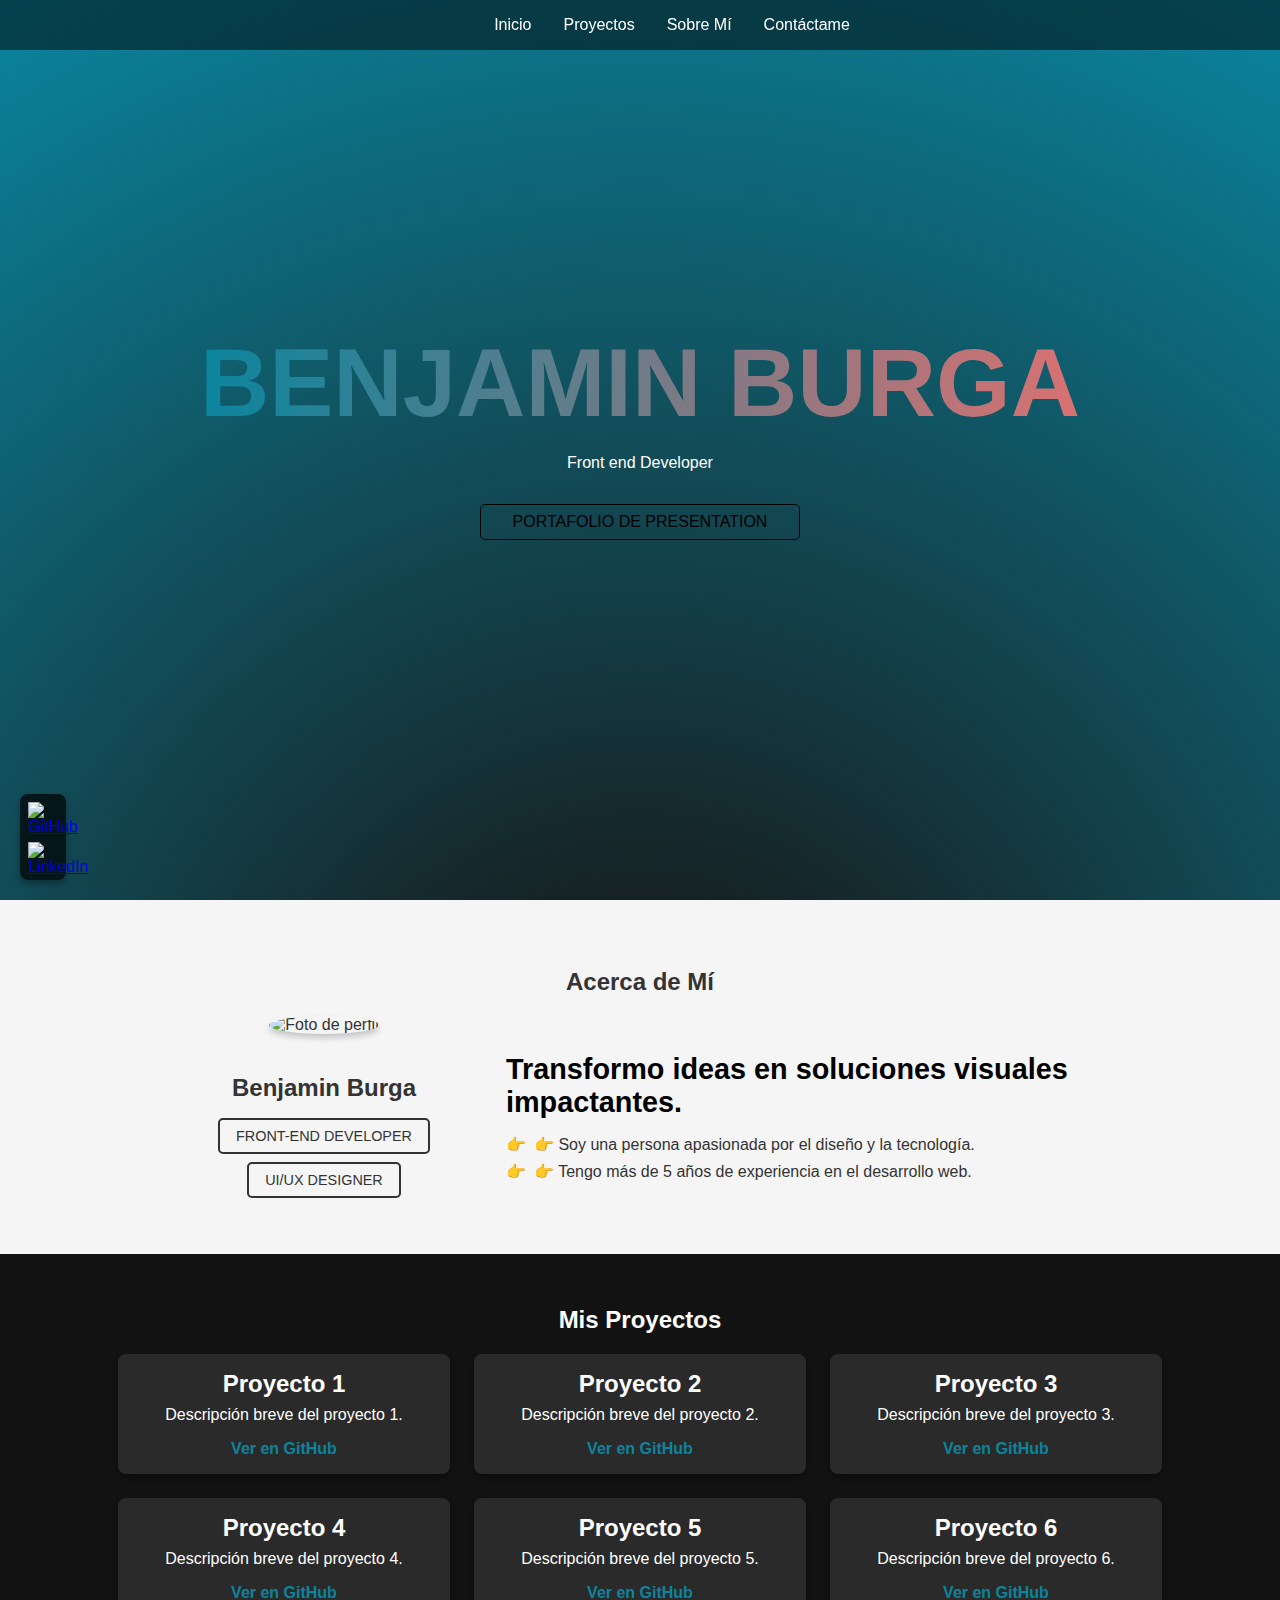
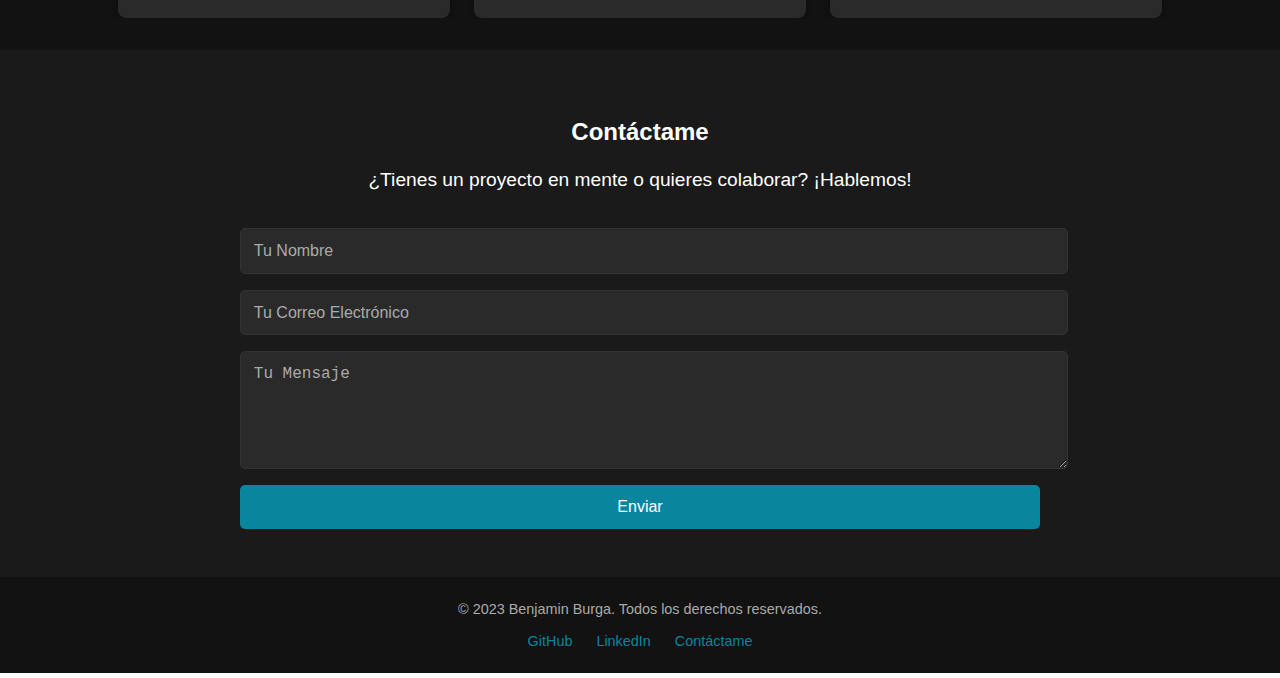
==== public/index.html @ 10e6d5df "Portafolio Version 1.0" ====
<!DOCTYPE html>
<html lang="es">
<head>
    <meta charset="UTF-8">
    <meta name="viewport" content="width=device-width, initial-scale=1.0">
    <title>Diseño - Portafolio</title>
    <link rel="stylesheet" href="css/styles.css">
</head>
<body>
    <nav>
        <ul>
            <li><a href="#inicio">Inicio</a></li>
            <li><a href="#proyectos">Proyectos</a></li>
            <li><a href="#sobre-mi">Sobre Mí</a></li>
            <li><a href="#contactame">Contáctame</a></li>
        </ul>
    </nav>
    <div class="container">
    
        <main>
            <section class="hero">
                <h1 class="gradient-text">BENJAMIN BURGA</h1>
                <p>Front end Developer</p>
                <button class="cta-button">PORTAFOLIO DE PRESENTATION</button>
                <div class="footer-info">
                    <span id="current-year"></span>
                </div>
            </section>
            <section id="inicio">
                <!-- Content for Inicio -->
            </section>
            <section id="sobre-mi">
                <h2>Acerca de Mí</h2>
                <div class="about-me">
                    <div class="about-left">
                        <img src="images/profile-picture.jpg" alt="Foto de perfil" class="profile-picture">
                        <h3>Benjamin Burga</h3>
                        <button class="about-button">FRONT-END DEVELOPER</button>
                        <button class="about-button">UI/UX DESIGNER</button>
                    </div>
                    <div class="about-right">
                        <h3>Transformo ideas en soluciones visuales impactantes.</h3>
                        <ul>
                            <li>👉 Soy una persona apasionada por el diseño y la tecnología.</li>
                            <li>👉 Tengo más de 5 años de experiencia en el desarrollo web.</li>
                        </ul>
                    </div>
                </div>
            </section>
            <section id="proyectos">
                <h2>Mis Proyectos</h2>
                <div class="projects-container">
                    <div class="project-card">
                        <h3>Proyecto 1</h3>
                        <p>Descripción breve del proyecto 1.</p>
                        <a href="https://github.com/tuusuario/proyecto1" target="_blank">Ver en GitHub</a>
                    </div>
                    <div class="project-card">
                        <h3>Proyecto 2</h3>
                        <p>Descripción breve del proyecto 2.</p>
                        <a href="https://github.com/tuusuario/proyecto2" target="_blank">Ver en GitHub</a>
                    </div>
                    <div class="project-card">
                        <h3>Proyecto 3</h3>
                        <p>Descripción breve del proyecto 3.</p>
                        <a href="https://github.com/tuusuario/proyecto3" target="_blank">Ver en GitHub</a>
                    </div>
                    <div class="project-card">
                        <h3>Proyecto 4</h3>
                        <p>Descripción breve del proyecto 4.</p>
                        <a href="https://github.com/tuusuario/proyecto4" target="_blank">Ver en GitHub</a>
                    </div>
                    <div class="project-card">
                        <h3>Proyecto 5</h3>
                        <p>Descripción breve del proyecto 5.</p>
                        <a href="https://github.com/tuusuario/proyecto5" target="_blank">Ver en GitHub</a>
                    </div>
                    <div class="project-card">
                        <h3>Proyecto 6</h3>
                        <p>Descripción breve del proyecto 6.</p>
                        <a href="https://github.com/tuusuario/proyecto6" target="_blank">Ver en GitHub</a>
                    </div>
                </div>
            </section>
            <section id="contactame">
                <h2>Contáctame</h2>
                <div class="contact-container">
                    <p>¿Tienes un proyecto en mente o quieres colaborar? ¡Hablemos!</p>
                    <form action="#" method="POST" class="contact-form">
                        <input type="text" name="name" placeholder="Tu Nombre" required>
                        <input type="email" name="email" placeholder="Tu Correo Electrónico" required>
                        <textarea name="message" rows="5" placeholder="Tu Mensaje" required></textarea>
                        <button type="submit" class="contact-button">Enviar</button>
                    </form>
                </div>
            </section>
        </main>
    </div>
    <div class="announcement">
        <a href="https://github.com/tuusuario" target="_blank">
            <img src="images/github-logo.png" alt="GitHub">
        </a>
        <a href="https://linkedin.com/in/tuusuario" target="_blank">
            <img src="images/linkedin-logo.png" alt="LinkedIn">
        </a>
    </div>
    <div id="scroll-to-top" class="scroll-to-top">↑</div>
    <script src="js/scripts.js"></script>
    <script src="./js/effects.js"></script>
    <footer id="footer">
        <div class="footer-container">
            <p>&copy; 2023 Benjamin Burga. Todos los derechos reservados.</p>
            <ul class="footer-links">
                <li><a href="https://github.com/tuusuario" target="_blank">GitHub</a></li>
                <li><a href="https://linkedin.com/in/tuusuario" target="_blank">LinkedIn</a></li>
                <li><a href="#contactame">Contáctame</a></li>
            </ul>
        </div>
    </footer>
</body>
</html>
---- public/css/styles.css ----
body {
    margin: 0;
    background-color: black;
    font-family: Arial, sans-serif;
    color: white;
    background: radial-gradient(circle, rgb(24, 24, 24) 10%, rgb(10, 133, 158) 100%, rgba(229, 255, 0, 0.1) 10%);
    overflow-x: hidden; /* Prevent horizontal scrolling */
}

.container {
    display: flex;
    flex-direction: column;
    min-height: 100vh; /* Ensure the container takes at least the full viewport height */
    justify-content: space-between;
}

main {
    flex-grow: 1; /* Allow the main content to grow and push the footer down */
}

header {
    display: flex;
    justify-content: space-between;
    align-items: center;
    padding: 1rem 2rem;
}

.gradient-text {
    background: linear-gradient(90deg, rgb(10, 133, 158), rgb(217, 113, 113));
    -webkit-background-clip: text; /* Clip el fondo al texto */
    -webkit-text-fill-color: transparent; /* Hace el texto transparente para mostrar el fondo */
    font-size: 3rem; /* Ajusta el tamaño del texto */
    font-weight: bold; /* Opcional: para un texto más destacado */
}
.top-nav {
    display: flex;
    justify-content: space-between;
    width: 100%;
}

.logo {
    font-size: 1.2rem;
    font-weight: bold;
    color: white;
}

.menu-icons {
    display: flex;
    gap: 1rem;
    font-size: 1.2rem;
}

.hero {
    display: flex;
    flex-direction: column;
    align-items: center;
    justify-content: center;
    height: 100vh; /* Ocupa toda la altura de la ventana */
    text-align: center;
}

.hero h1 {
    margin: 0;
    font-size: 6rem; /* Ajusta el tamaño del texto si es necesario */
}


.cta-button {
    margin-top: 1rem;
    padding: 0.5rem 2rem;
    font-size: 1rem;
    cursor: pointer;
    border: 1px solid #000;
    background: transparent;
    border-radius: 5px;
    transition: all 0.3s ease-in-out; /* Smooth transition for hover effects */
}

.cta-button:hover {
    background: black;
    color: white;
    transform: translateY(-2px) scale(1.05); /* Slight scaling effect */
    transition: 0.4s ease;
}

html {
    scroll-behavior: smooth;
}

.footer-info {
    display: flex;
    justify-content: space-between;
    width: 100%;
    padding: 1rem 2rem;
    font-size: 0.9rem;
}

#typewriter-text {
    white-space: nowrap;
    overflow: hidden;
    border-right: 2px solid black;
    display: inline-block;
    animation: typing 3s steps(12, end), blink 0.5s step-end infinite alternate;
}

@keyframes typing {
    from {
        width: 0;
    }
    to {
        width: 100%;
    }
}

@keyframes blink {
    from {
        border-color: transparent;
    }
    to {
        border-color: black;
    }
}

@keyframes gradient-water {
    0% {
        background-position: 0% 50%;
    }
    50% {
        background-position: 50% 100%;
    }
    100% {
        background-position: 100% 50%;
    }
}

@keyframes gradient-animation {
    0% {
        background: radial-gradient(circle, rgb(217, 113, 113) 0%, rgb(83, 109, 171) 60%, rgba(84, 41, 41, 0.1) 100%);
    }
    50% {
        background: radial-gradient(circle, rgb(113, 217, 113) 0%, rgb(171, 83, 109) 60%, rgba(41, 84, 84, 0.1) 100%);
    }
    100% {
        background: radial-gradient(circle, rgb(113, 113, 217) 0%, rgb(109, 171, 83) 60%, rgba(84, 41, 41, 0.1) 100%);
    }
}

nav {
    position: fixed;
    top: 0;
    width: 100%;
    background: rgba(0, 0, 0, 0.5); /* Transparent background */
    padding: 1rem 2rem;
    display: flex;
    justify-content: center;
    z-index: 1000;
    transition: background 0.3s ease; /* Smooth transition for background color */
}

nav.scrolled {
    background: radial-gradient(circle, rgb(200, 35, 35) 10%, rgb(10, 133, 158) 100%, rgba(229, 255, 0, 0.1) 10%);
    color: black;
}

nav .logo {
    font-size: 1.2rem;
    font-weight: bold;
    color: white;
}

nav ul {
    list-style: none;
    display: flex;
    gap: 2rem;
    margin: 0 auto; /* Center the links */
    padding: 0;
    justify-content: center; /* Ensure links are centered */
    flex-grow: 1; /* Allow the links to take up available space */
}

nav ul li {
    font-size: 1rem;
}

nav ul li a {
    text-decoration: none;
    color: white;
    transition: color 0.3s ease;
}

nav ul li a:hover {
    color: rgb(10, 133, 158); /* Highlight color on hover */
}

.announcement {
    position: fixed;
    bottom: 20px;
    left: 20px;
    background: rgba(0, 0, 0, 0.7); /* Semi-transparent background */
    padding: 0.5rem;
    border-radius: 8px;
    box-shadow: 0 4px 6px rgba(0, 0, 0, 0.3);
    display: flex;
    flex-direction: column; /* Arrange items vertically */
    gap: 10px;
    z-index: 1000;
}

.announcement a {
    display: inline-block;
    width: 30px;
    height: 30px;
    transition: transform 0.3s ease;
}

.announcement a:hover {
    transform: scale(1.1); /* Slight zoom effect on hover */
}

.announcement img {
    width: 100%;
    height: 100%;
    object-fit: contain;
}

#proyectos {
    padding: 2rem;
    background-color: #121212;
    color: white;
    text-align: center;
    overflow: hidden; /* Prevent unintended overflow */
}

.projects-container {
    display: flex;
    flex-wrap: wrap;
    gap: 1.5rem;
    justify-content: center;
    margin-top: 1rem;
    overflow: auto; /* Allow scrolling if content overflows */
}

.project-card {
    background: rgba(255, 255, 255, 0.1);
    padding: 1rem;
    border-radius: 8px;
    width: 300px;
    box-shadow: 0 4px 6px rgba(0, 0, 0, 0.3);
    transition: transform 0.3s ease, box-shadow 0.3s ease;
}

.project-card:hover {
    transform: translateY(-5px);
    box-shadow: 0 6px 10px rgba(0, 0, 0, 0.5);
}

.project-card h3 {
    margin: 0 0 0.5rem;
    font-size: 1.5rem;
}

.project-card p {
    font-size: 1rem;
    margin: 0 0 1rem;
}

.project-card a {
    text-decoration: none;
    color: rgb(10, 133, 158);
    font-weight: bold;
    transition: color 0.3s ease;
}

.project-card a:hover {
    color: white;
}

.scroll-to-top {
    position: fixed;
    bottom: 30px;
    right: 30px;
    width: 50px;
    height: 50px;
    background: black;
    color: white;
    border-radius: 50%;
    display: flex;
    justify-content: center;
    align-items: center;
    font-size: 1.5rem;
    cursor: pointer;
    box-shadow: 0 4px 6px rgba(0, 0, 0, 0.3);
    opacity: 0;
    visibility: hidden;
    transition: opacity 0.3s ease, visibility 0.3s ease;
    z-index: 1000;
}

.scroll-to-top.show {
    opacity: 1;
    visibility: visible;
}

#sobre-mi {
    padding: 3rem 2rem;
    background-color: #f5f5f5;
    color: #333;
    text-align: center;
}

.about-me {
    display: flex;
    flex-wrap: wrap;
    justify-content: center;
    align-items: center;
    gap: 2rem;
    max-width: 1200px;
    margin: 0 auto;
}

.about-left {
    flex: 1;
    max-width: 300px;
    text-align: center;
}

.profile-picture {
    width: 150px;
    height: 150px;
    border-radius: 50%;
    object-fit: cover;
    margin-bottom: 1rem;
    box-shadow: 0 4px 6px rgba(0, 0, 0, 0.2);
}

.about-left h3 {
    font-size: 1.5rem;
    margin-bottom: 1rem;
}

.about-button {
    display: block;
    margin: 0.5rem auto;
    padding: 0.5rem 1rem;
    border: 2px solid #333;
    background: transparent;
    color: #333;
    border-radius: 5px;
    font-size: 0.9rem;
    cursor: pointer;
    transition: all 0.3s ease;
}

.about-button:hover {
    background: #333;
    color: #fff;
}

.about-right {
    flex: 2;
    max-width: 600px;
    text-align: left;
}

.about-right h3 {
    font-size: 1.8rem;
    margin-bottom: 1rem;
    color: #000;
}

.about-right ul {
    list-style: none;
    padding: 0;
}

.about-right ul li {
    font-size: 1rem;
    margin-bottom: 0.5rem;
    display: flex;
    align-items: center;
}

.about-right ul li::before {
    content: "👉";
    margin-right: 0.5rem;
    color: #333;
}

#contactame {
    padding: 3rem 2rem;
    background-color: #1a1a1a;
    color: white;
    text-align: center;
}

.contact-container {
    max-width: 800px;
    margin: 0 auto;
    line-height: 1.6;
}

.contact-container p {
    font-size: 1.2rem;
    margin-bottom: 2rem;
}

.contact-form {
    display: flex;
    flex-direction: column;
    gap: 1rem;
}

.contact-form input,
.contact-form textarea {
    width: 100%;
    padding: 0.8rem;
    border: 1px solid #333;
    border-radius: 5px;
    background: #2a2a2a;
    color: white;
    font-size: 1rem;
}

.contact-form input::placeholder,
.contact-form textarea::placeholder {
    color: #aaa;
}

.contact-form input:focus,
.contact-form textarea:focus {
    outline: none;
    border-color: rgb(10, 133, 158);
}

.contact-button {
    padding: 0.8rem 2rem;
    border: none;
    background: rgb(10, 133, 158);
    color: white;
    font-size: 1rem;
    border-radius: 5px;
    cursor: pointer;
    transition: background 0.3s ease;
}

.contact-button:hover {
    background: rgb(8, 100, 120);
}

#footer {
    background-color: #121212;
    color: white;
    padding: 1.5rem 2rem;
    text-align: center;
}

.footer-container {
    max-width: 1200px;
    margin: 0 auto;
}

.footer-container p {
    margin: 0;
    font-size: 0.9rem;
    color: #aaa;
}

.footer-links {
    list-style: none;
    padding: 0;
    margin: 1rem 0 0;
    display: flex;
    justify-content: center;
    gap: 1.5rem;
}

.footer-links li {
    font-size: 0.9rem;
}

.footer-links a {
    text-decoration: none;
    color: rgb(10, 133, 158);
    transition: color 0.3s ease;
}

.footer-links a:hover {
    color: white;
}
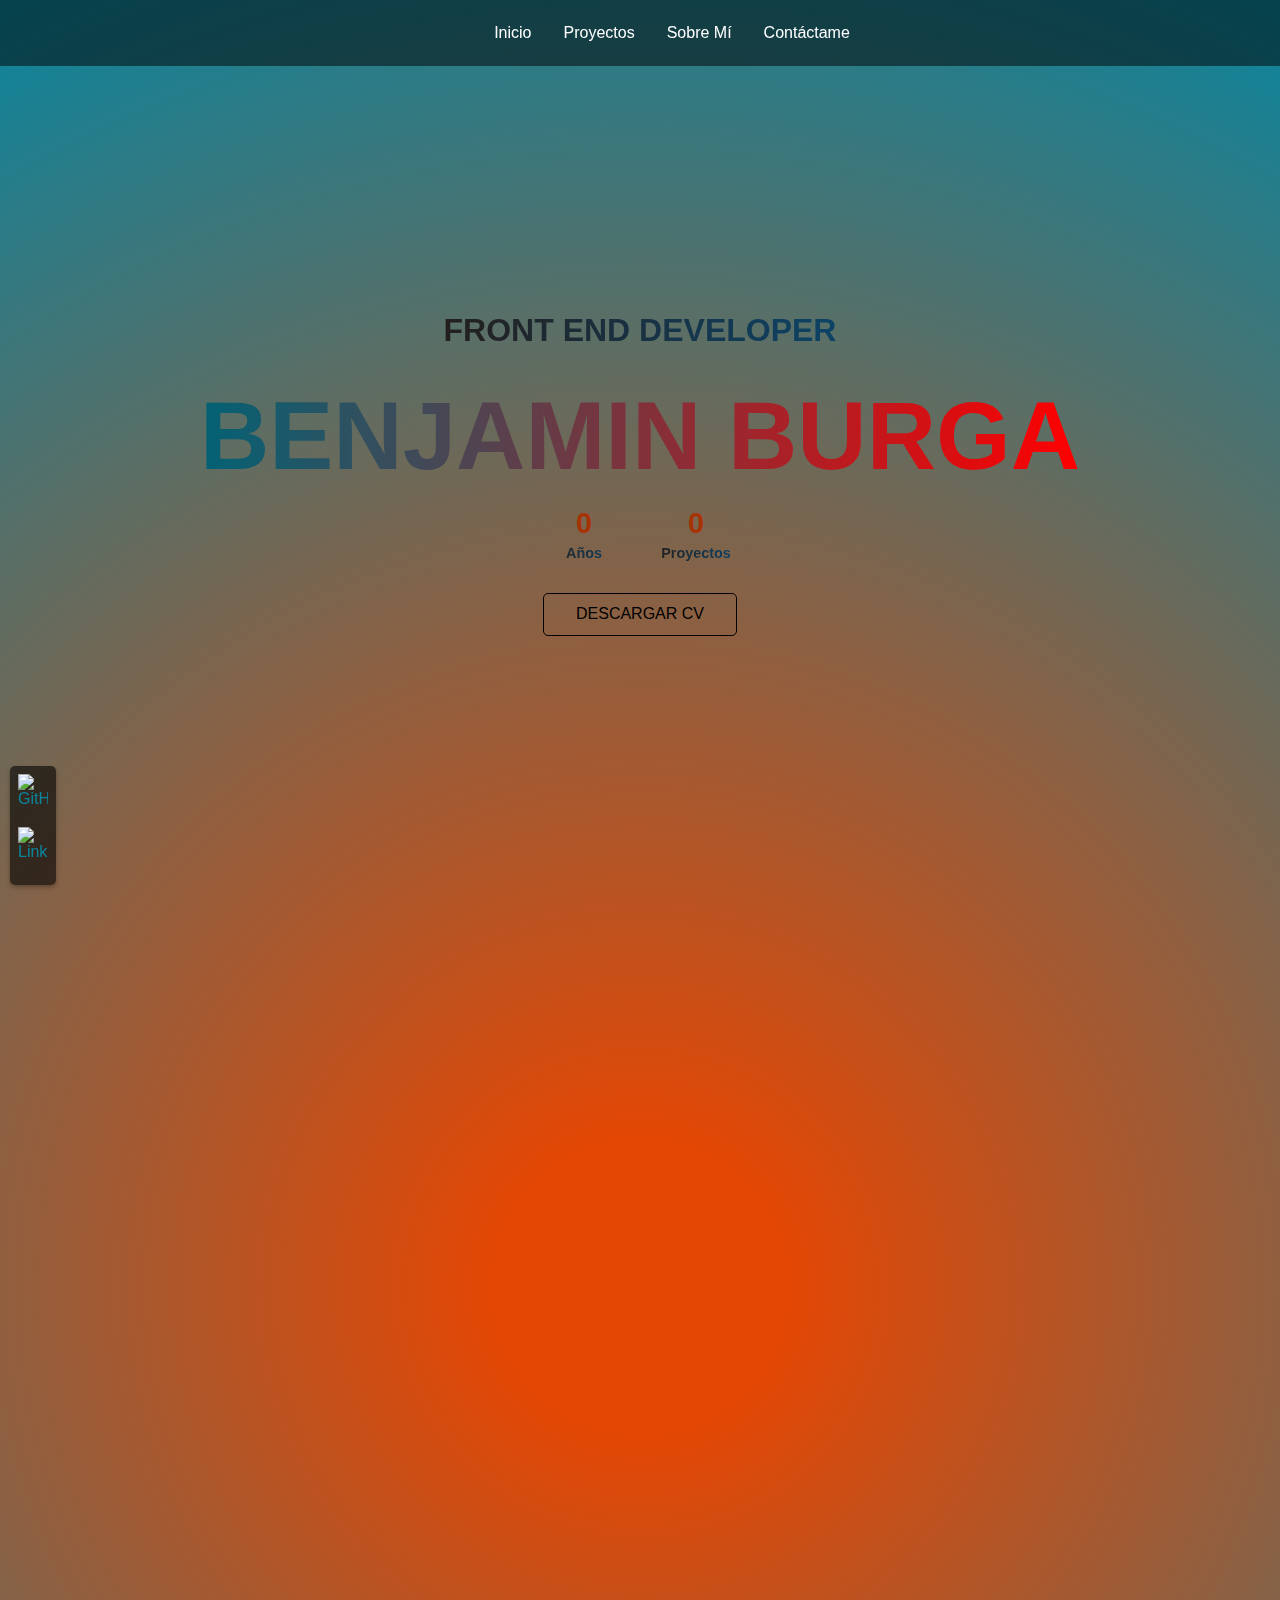
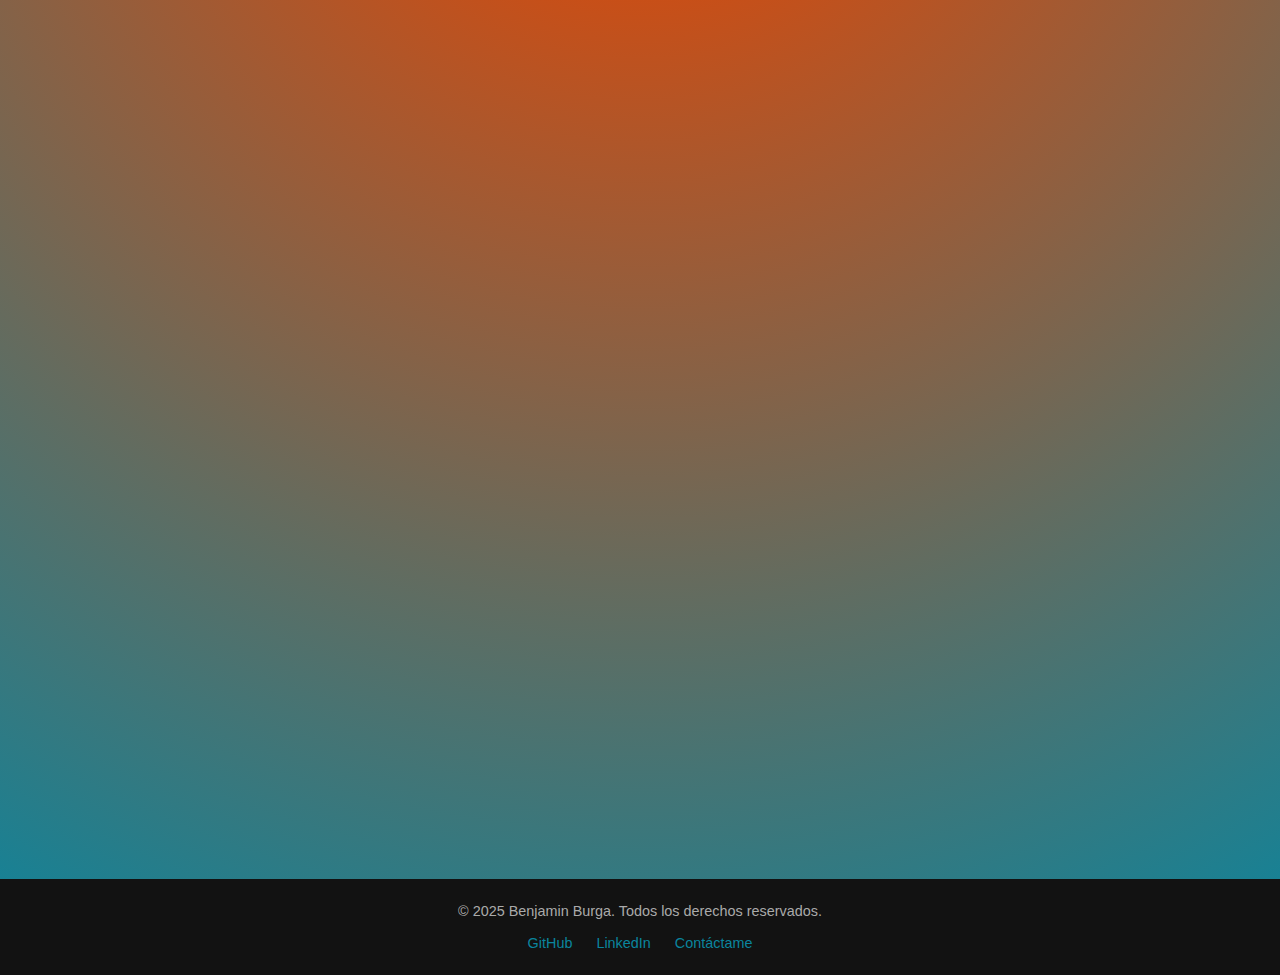
==== commit cea9004c: "version 1.3" ====
--- a/public/index.html
+++ b/public/index.html
@@ -3,10 +3,15 @@
 <head>
     <meta charset="UTF-8">
     <meta name="viewport" content="width=device-width, initial-scale=1.0">
-    <title>Diseño - Portafolio</title>
+    <meta name="description" content="Portafolio personal de Benjamin Burga, Front-End Developer y UI/UX Designer. Descubre mis proyectos destacados y cómo contactarme.">
+    <meta name="keywords" content="Benjamin Burga, Front-End Developer, UI/UX Designer, Portafolio, Desarrollo Web, Diseño Responsivo">
+    <meta name="author" content="Benjamin Burga">
+    <title>Portafolio de Benjamin Burga - Front-End Developer & UI/UX Designer</title>
     <link rel="stylesheet" href="css/styles.css">
 </head>
 <body>
+    <!-- Progress bar -->
+    <div id="progress-bar"></div>
     <nav>
         <ul>
             <li><a href="#inicio">Inicio</a></li>
@@ -16,24 +21,33 @@
         </ul>
     </nav>
     <div class="container">
-    
         <main>
             <section class="hero">
+                <p>FRONT END DEVELOPER</p>
                 <h1 class="gradient-text">BENJAMIN BURGA</h1>
-                <p>Front end Developer</p>
-                <button class="cta-button">PORTAFOLIO DE PRESENTATION</button>
+                <div class="hero-stats">
+                    <div class="stat">
+                        <h3 id="age-counter">0</h3>
+                        <p>Años</p>
+                    </div>
+                    <div class="stat">
+                        <h3 id="projects-counter">0</h3>
+                        <p>Proyectos</p>
+                    </div>
+                </div>
+                <button class="cta-button">DESCARGAR CV</button>
                 <div class="footer-info">
                     <span id="current-year"></span>
                 </div>
             </section>
-            <section id="inicio">
+            <section id="inicio" class="fade-in">
                 <!-- Content for Inicio -->
             </section>
-            <section id="sobre-mi">
+            <section id="sobre-mi" class="fade-in">
                 <h2>Acerca de Mí</h2>
                 <div class="about-me">
                     <div class="about-left">
-                        <img src="images/profile-picture.jpg" alt="Foto de perfil" class="profile-picture">
+                        <img src="images/profile.jpeg" alt="Foto de perfil" class="profile-picture">
                         <h3>Benjamin Burga</h3>
                         <button class="about-button">FRONT-END DEVELOPER</button>
                         <button class="about-button">UI/UX DESIGNER</button>
@@ -41,48 +55,139 @@
                     <div class="about-right">
                         <h3>Transformo ideas en soluciones visuales impactantes.</h3>
                         <ul>
-                            <li>👉 Soy una persona apasionada por el diseño y la tecnología.</li>
-                            <li>👉 Tengo más de 5 años de experiencia en el desarrollo web.</li>
-                        </ul>
-                    </div>
-                </div>
-            </section>
-            <section id="proyectos">
+                            <li>Soy una persona apasionada por el diseño y la tecnología.</li>
+                            <li>Tengo más de 5 años de experiencia en el desarrollo web.</li>
+                        </ul>
+                    </div>
+                </div>
+            </section>
+            <section id="proyectos" class="fade-in">
                 <h2>Mis Proyectos</h2>
                 <div class="projects-container">
-                    <div class="project-card">
+                    <div class="project-card" data-category="web">
+                        <img src="images/screenshots.png" alt="Proyecto 1">
                         <h3>Proyecto 1</h3>
                         <p>Descripción breve del proyecto 1.</p>
-                        <a href="https://github.com/tuusuario/proyecto1" target="_blank">Ver en GitHub</a>
-                    </div>
-                    <div class="project-card">
+                        <ul class="project-technologies">
+                            <li>HTML</li>
+                            <li>CSS</li>
+                            <li>JavaScript</li>
+                        </ul>
+                        <a href="./project.html?id=1" target="_blank" class="view-demo">Ver Demo</a>
+                        <a href="https://github.com/project1" target="_blank" class="github-repo">
+                            <img src="images/github-logo.png" alt="GitHub">
+                        </a>
+                    </div>
+                    <div class="project-card" data-category="uiux">
+                        <img src="images/screenshots.png" alt="Proyecto 2">
                         <h3>Proyecto 2</h3>
                         <p>Descripción breve del proyecto 2.</p>
-                        <a href="https://github.com/tuusuario/proyecto2" target="_blank">Ver en GitHub</a>
-                    </div>
-                    <div class="project-card">
+                        <ul class="project-technologies">
+                            <li>Figma</li>
+                            <li>Adobe XD</li>
+                            <li>UI/UX Design</li>
+                        </ul>
+                        <a href="./project.html?id=2" target="_blank" class="view-demo">Ver Demo</a>
+                        <a href="https://github.com/project2" target="_blank" class="github-repo">
+                            <img src="images/github-logo.png" alt="GitHub">
+                        </a>
+                    </div>
+                    <div class="project-card" data-category="web">
+                        <img src="images/screenshots.png" alt="Proyecto 3">
                         <h3>Proyecto 3</h3>
                         <p>Descripción breve del proyecto 3.</p>
-                        <a href="https://github.com/tuusuario/proyecto3" target="_blank">Ver en GitHub</a>
-                    </div>
-                    <div class="project-card">
+                        <ul class="project-technologies">
+                            <li>React</li>
+                            <li>Node.js</li>
+                            <li>MongoDB</li>
+                        </ul>
+                        <a href="./project.html?id=3" target="_blank" class="view-demo">Ver Demo</a>
+                        <a href="https://github.com/project3" target="_blank" class="github-repo">
+                            <img src="images/github-logo.png" alt="GitHub">
+                        </a>
+                    </div>
+                    <div class="project-card" data-category="fullstack">
+                        <img src="images/screenshots.png" alt="Proyecto 4">
                         <h3>Proyecto 4</h3>
                         <p>Descripción breve del proyecto 4.</p>
-                        <a href="https://github.com/tuusuario/proyecto4" target="_blank">Ver en GitHub</a>
-                    </div>
-                    <div class="project-card">
+                        <ul class="project-technologies">
+                            <li>HTML</li>
+                            <li>CSS</li>
+                            <li>JavaScript</li>
+                        </ul>
+                        <a href="./project.html?id=4" target="_blank" class="view-demo">Ver Demo</a>
+                        <a href="https://github.com/project4" target="_blank" class="github-repo">
+                            <img src="images/github-logo.png" alt="GitHub">
+                        </a>
+                    </div>
+                    <div class="project-card" data-category="uiux">
+                        <img src="images/screenshots.png" alt="Proyecto 5">
                         <h3>Proyecto 5</h3>
                         <p>Descripción breve del proyecto 5.</p>
-                        <a href="https://github.com/tuusuario/proyecto5" target="_blank">Ver en GitHub</a>
-                    </div>
-                    <div class="project-card">
+                        <ul class="project-technologies">
+                            <li>Figma</li>
+                            <li>Adobe XD</li>
+                            <li>UI/UX Design</li>
+                        </ul>
+                        <a href="./project.html?id=5" target="_blank" class="view-demo">Ver Demo</a>
+                        <a href="https://github.com/project5" target="_blank" class="github-repo">
+                            <img src="images/github-logo.png" alt="GitHub">
+                        </a>
+                    </div>
+                    <div class="project-card" data-category="fullstack">
+                        <img src="images/screenshots.png" alt="Proyecto 6">
                         <h3>Proyecto 6</h3>
                         <p>Descripción breve del proyecto 6.</p>
-                        <a href="https://github.com/tuusuario/proyecto6" target="_blank">Ver en GitHub</a>
-                    </div>
-                </div>
-            </section>
-            <section id="contactame">
+                        <ul class="project-technologies">
+                            <li>React</li>
+                            <li>Node.js</li>
+                            <li>MongoDB</li>
+                        </ul>
+                        <a href="./project.html?id=6" target="_blank" class="view-demo">Ver Demo</a>
+                        <a href="https://github.com/project6" target="_blank" class="github-repo">
+                            <img src="images/github-logo.png" alt="GitHub">
+                        </a>
+                    </div>
+                </div>
+            </section>
+            <section id="tecnologias" class="fade-in">
+                <h2>Tecnologías</h2>
+                <div class="technologies-container">
+                    <div class="technology-card">
+                        <img src="images/html.png" alt="HTML">
+                        <p>HTML</p>
+                    </div>
+                    <div class="technology-card">
+                        <img src="images/css.png" alt="CSS">
+                        <p>CSS</p>
+                    </div>
+                    <div class="technology-card">
+                        <img src="images/js.png" alt="JavaScript">
+                        <p>JavaScript</p>
+                    </div>
+                    <div class="technology-card">
+                        <img src="images/database.png" alt="SQL">
+                        <p>SQL</p>
+                    </div>
+                    <div class="technology-card">
+                        <img src="images/git.png" alt="Git">
+                        <p>Git</p>
+                    </div>
+                    <div class="technology-card">
+                        <img src="images/github.png" alt="GitHub">
+                        <p>GitHub</p>
+                    </div>
+                    <div class="technology-card">
+                        <img src="images/linkedin.png" alt="LinkedIn">
+                        <p>LinkedIn</p>
+                    </div>
+                    <div class="technology-card">
+                        <img src="images/database.png" alt="Database">
+                        <p>Database</p>
+                    </div>
+                </div>
+            </section>
+            <section id="contactame" class="fade-in">
                 <h2>Contáctame</h2>
                 <div class="contact-container">
                     <p>¿Tienes un proyecto en mente o quieres colaborar? ¡Hablemos!</p>
@@ -97,19 +202,22 @@
         </main>
     </div>
     <div class="announcement">
-        <a href="https://github.com/tuusuario" target="_blank">
+        <a href="https://github.com/zero3-web" target="_blank" class="github-icon">
             <img src="images/github-logo.png" alt="GitHub">
         </a>
-        <a href="https://linkedin.com/in/tuusuario" target="_blank">
-            <img src="images/linkedin-logo.png" alt="LinkedIn">
+        <a href="https://linkedin.com/in/benjaminburga" target="_blank" class="linkedin-icon">
+            <img src="images/linkedin.png" alt="LinkedIn">
         </a>
     </div>
     <div id="scroll-to-top" class="scroll-to-top">↑</div>
     <script src="js/scripts.js"></script>
     <script src="./js/effects.js"></script>
+    <script src="js/projects.js"></script>
+    <script src="js/carousel.js"></script>
+    <script src="js/counters.js"></script>
     <footer id="footer">
         <div class="footer-container">
-            <p>&copy; 2023 Benjamin Burga. Todos los derechos reservados.</p>
+            <p>&copy; 2025 Benjamin Burga. Todos los derechos reservados.</p>
             <ul class="footer-links">
                 <li><a href="https://github.com/tuusuario" target="_blank">GitHub</a></li>
                 <li><a href="https://linkedin.com/in/tuusuario" target="_blank">LinkedIn</a></li>
--- a/public/css/styles.css
+++ b/public/css/styles.css
@@ -3,7 +3,7 @@
     background-color: black;
     font-family: Arial, sans-serif;
     color: white;
-    background: radial-gradient(circle, rgb(24, 24, 24) 10%, rgb(10, 133, 158) 100%, rgba(229, 255, 0, 0.1) 10%);
+    background: radial-gradient(circle, rgb(228, 71, 4) 10%, rgb(10, 133, 158) 100%, rgba(229, 255, 0, 0.1) 10%);
     overflow-x: hidden; /* Prevent horizontal scrolling */
 }
 
@@ -26,7 +26,7 @@
 }
 
 .gradient-text {
-    background: linear-gradient(90deg, rgb(10, 133, 158), rgb(217, 113, 113));
+    background: linear-gradient(90deg, rgb(2, 98, 117), rgb(255, 0, 0));
     -webkit-background-clip: text; /* Clip el fondo al texto */
     -webkit-text-fill-color: transparent; /* Hace el texto transparente para mostrar el fondo */
     font-size: 3rem; /* Ajusta el tamaño del texto */
@@ -57,6 +57,7 @@
     justify-content: center;
     height: 100vh; /* Ocupa toda la altura de la ventana */
     text-align: center;
+    margin-top: 2rem; /* Move content down by 2rem */
 }
 
 .hero h1 {
@@ -64,10 +65,51 @@
     font-size: 6rem; /* Ajusta el tamaño del texto si es necesario */
 }
 
+.hero p {
+    font-size: 2rem; /* Adjusted font size */
+    font-weight: 600;
+    margin-top: 1rem; /* Add spacing above the text */
+    background: linear-gradient(90deg, rgb(36, 31, 30), rgb(12, 67, 102));
+    -webkit-background-clip: text; /* Clip el fondo al texto */
+    -webkit-text-fill-color: transparent; /* Hace el texto transparente para mostrar el fondo */
+
+    
+}
+
+.hero .cta-button {
+    margin-top: 2rem; /* Incrementar el margen superior para mover el botón más abajo */
+}
+
+.hero-stats {
+    display: flex;
+    justify-content: center;
+    gap: 2rem;
+    margin-top: 1rem;
+    flex-wrap: wrap;
+}
+
+.hero-stats .stat {
+    text-align: center;
+    flex: 1;
+    min-width: 80px; /* Adjusted for better alignment */
+}
+
+.hero-stats .stat h3 {
+    font-size: 1.8rem; /* Slightly smaller font size */
+    color: rgb(167, 50, 4);
+    margin: 0;
+    font-weight: bold;
+}
+
+.hero-stats .stat p {
+    font-size: 0.9rem; /* Adjusted font size */
+    color: #fff;
+    margin: 0.3rem 0 0;
+}
 
 .cta-button {
-    margin-top: 1rem;
-    padding: 0.5rem 2rem;
+    margin-top: 3rem;
+    padding: 0.7rem 2rem;
     font-size: 1rem;
     cursor: pointer;
     border: 1px solid #000;
@@ -150,7 +192,7 @@
     top: 0;
     width: 100%;
     background: rgba(0, 0, 0, 0.5); /* Transparent background */
-    padding: 1rem 2rem;
+    padding: 1.5rem 2rem;
     display: flex;
     justify-content: center;
     z-index: 1000;
@@ -192,25 +234,63 @@
     color: rgb(10, 133, 158); /* Highlight color on hover */
 }
 
+a {
+    text-decoration: none;
+    color: rgb(10, 133, 158);
+    transition: color 0.3s ease;
+}
+
+a:hover, a:focus {
+    color: white;
+    outline: 2px solid rgb(10, 133, 158); /* Mejora la accesibilidad */
+}
+
+#progress-bar {
+    position: fixed;
+    top: 0;
+    left: 0;
+    width: 0;
+    height: 5px;
+    background: linear-gradient(90deg, rgb(2, 98, 117), rgb(255, 0, 0));
+    z-index: 1000;
+    transition: width 0.2s ease-out;
+}
+
 .announcement {
     position: fixed;
-    bottom: 20px;
-    left: 20px;
-    background: rgba(0, 0, 0, 0.7); /* Semi-transparent background */
-    padding: 0.5rem;
-    border-radius: 8px;
-    box-shadow: 0 4px 6px rgba(0, 0, 0, 0.3);
-    display: flex;
-    flex-direction: column; /* Arrange items vertically */
-    gap: 10px;
+    bottom: 15px;
+    left: 10px;
+    background: rgba(0, 0, 0, 0.6); /* Semi-transparent background */
+    padding: 0.5rem; /* Reduced padding */
+    border-radius: 5px;
+    box-shadow: 0 2px 4px rgba(0, 0, 0, 0.3);
+    display: flex;
+    flex-direction: column; /* Vertical orientation */
+    gap: 3px; /* Reduced gap */
     z-index: 1000;
 }
 
 .announcement a {
     display: inline-block;
-    width: 30px;
-    height: 30px;
+    width: 20px; /* Smaller size */
+    height: 20px;
     transition: transform 0.3s ease;
+    padding: 0; /* Ensure no padding */
+    margin: 0; /* Ensure no margin */
+    border: none; /* Ensure no border */
+    background: none; /* Remove any background */
+}
+
+.announcement a img {
+    width: 100%;
+    height: 100%;
+    object-fit: contain;
+    display: block; /* Remove inline spacing issues */
+}
+
+.announcement a:active img {
+    transform: scale(1.2); /* Enlarge icon on click */
+    transition: transform 0.2s ease; /* Smooth transition for scaling */
 }
 
 .announcement a:hover {
@@ -223,6 +303,24 @@
     object-fit: contain;
 }
 
+.announcement a.github-icon,
+.announcement a.linkedin-icon {
+    display: inline-block;
+    width: 30px; /* Adjust size as needed */
+    height: 50px;
+    background-size: cover;
+    background-position: center;
+    border-radius: 50%; /* Make icons circular */
+}
+
+.announcement a.github-icon {
+    background-image: url('../images/github-icon.png'); /* Path to GitHub icon */
+}
+
+.announcement a.linkedin-icon {
+    background-image: url('../images/linkedin-icon.png'); /* Path to LinkedIn icon */
+}
+
 #proyectos {
     padding: 2rem;
     background-color: #121212;
@@ -231,6 +329,26 @@
     overflow: hidden; /* Prevent unintended overflow */
 }
 
+.project-filters {
+    text-align: center;
+    margin-bottom: 1.5rem;
+}
+
+.filter-button {
+    padding: 0.5rem 1rem;
+    margin: 0 0.5rem;
+    border: none;
+    background: rgb(10, 133, 158);
+    color: white;
+    border-radius: 5px;
+    cursor: pointer;
+    transition: background 0.3s ease;
+}
+
+.filter-button:hover {
+    background: rgb(8, 100, 120);
+}
+
 .projects-container {
     display: flex;
     flex-wrap: wrap;
@@ -240,13 +358,86 @@
     overflow: auto; /* Allow scrolling if content overflows */
 }
 
+.projects-carousel {
+    display: flex;
+    overflow: hidden;
+    position: relative;
+    scroll-behavior: smooth;
+}
+
+.carousel-item {
+    flex: 0 0 80%;
+    margin: 0 auto;
+    text-align: center;
+    transition: transform 0.3s ease;
+}
+
+.carousel-item img {
+    width: 100%;
+    height: auto;
+    border-radius: 8px;
+    box-shadow: 0 4px 6px rgba(0, 0, 0, 0.3);
+}
+
+.carousel-info {
+    margin-top: 1rem;
+}
+
+.carousel-info h3 {
+    font-size: 1.5rem;
+    margin-bottom: 0.5rem;
+}
+
+.carousel-info p {
+    font-size: 1rem;
+    margin-bottom: 1rem;
+}
+
+.carousel-info a {
+    margin: 0 0.5rem;
+    padding: 0.5rem 1rem;
+    background: rgb(10, 133, 158);
+    color: white;
+    border-radius: 5px;
+    text-decoration: none;
+    transition: background 0.3s ease;
+}
+
+.carousel-info a:hover {
+    background: rgb(8, 100, 120);
+}
+
+.carousel-controls {
+    position: absolute;
+    top: 50%;
+    width: 100%;
+    display: flex;
+    justify-content: space-between;
+    transform: translateY(-50%);
+}
+
+.carousel-controls button {
+    background: rgba(0, 0, 0, 0.5);
+    color: white;
+    border: none;
+    padding: 0.5rem 1rem;
+    cursor: pointer;
+    border-radius: 50%;
+    transition: background 0.3s ease;
+}
+
+.carousel-controls button:hover {
+    background: rgba(0, 0, 0, 0.8);
+}
+
 .project-card {
+    width: 250px; /* Reduced width */
+    padding: 1rem;
     background: rgba(255, 255, 255, 0.1);
-    padding: 1rem;
     border-radius: 8px;
-    width: 300px;
     box-shadow: 0 4px 6px rgba(0, 0, 0, 0.3);
     transition: transform 0.3s ease, box-shadow 0.3s ease;
+    text-align: center;
 }
 
 .project-card:hover {
@@ -254,14 +445,75 @@
     box-shadow: 0 6px 10px rgba(0, 0, 0, 0.5);
 }
 
+.project-card img {
+    width: 100%; /* Ensure the image fits within the smaller card */
+    height: 150px; /* Adjust height for smaller cards */
+    object-fit: cover;
+    border-radius: 5px;
+}
+
 .project-card h3 {
-    margin: 0 0 0.5rem;
-    font-size: 1.5rem;
+    font-size: 1.2rem; /* Adjust font size for smaller cards */
+    margin: 0.5rem 0;
 }
 
 .project-card p {
-    font-size: 1rem;
-    margin: 0 0 1rem;
+    font-size: 0.9rem; /* Adjust font size for smaller cards */
+    margin: 0.5rem 0;
+}
+
+.project-info {
+    padding: 1rem;
+    text-align: center;
+}
+
+.project-tag {
+    display: inline-block;
+    margin: 0.5rem 0.25rem;
+    padding: 0.3rem 0.6rem;
+    background: rgb(10, 133, 158);
+    color: white;
+    border-radius: 3px;
+    font-size: 0.8rem;
+}
+
+.project-technologies {
+    list-style: none;
+    padding: 0;
+    margin: 0.5rem 0;
+    display: flex;
+    gap: 0.3rem; /* Reduce gap between technology tags */
+    flex-wrap: wrap;
+    justify-content: center;
+}
+
+.project-technologies li {
+    background: rgba(10, 133, 158, 0.1);
+    color: rgb(10, 133, 158);
+    padding: 0.2rem 0.5rem;
+    border-radius: 5px;
+    font-size: 0.8rem; /* Smaller font size for tags */
+}
+
+.project-buttons {
+    margin-top: 1rem;
+    display: flex;
+    justify-content: center;
+    gap: 1rem;
+}
+
+.project-buttons a {
+    padding: 0.5rem 1rem;
+    border: none;
+    background: rgb(10, 133, 158);
+    color: white;
+    border-radius: 5px;
+    text-decoration: none;
+    transition: background 0.3s ease;
+}
+
+.project-buttons a:hover {
+    background: rgb(8, 100, 120);
 }
 
 .project-card a {
@@ -273,6 +525,20 @@
 
 .project-card a:hover {
     color: white;
+}
+
+.view-demo, .github-repo img {
+    margin-top: 0.5rem;
+}
+
+.github-repo img {
+    width: 24px;
+    height: 24px;
+    transition: transform 0.3s ease;
+}
+
+.github-repo img:hover {
+    transform: scale(1.1);
 }
 
 .scroll-to-top {
@@ -281,7 +547,7 @@
     right: 30px;
     width: 50px;
     height: 50px;
-    background: black;
+    background: radial-gradient(circle, rgb(200, 35, 35) 10%, rgb(10, 133, 158) 100%, rgba(229, 255, 0, 0.1) 10%);
     color: white;
     border-radius: 50%;
     display: flex;
@@ -301,6 +567,42 @@
     visibility: visible;
 }
 
+#tecnologias {
+    padding: 0.5rem 1rem;
+    background-color: #F5F5F5;
+    color: black;
+    text-align: center;
+    overflow: hidden; /* Prevent overflow */
+}
+
+.technologies-container {
+    display: flex;
+    gap: 2rem;
+    justify-content: center; /* Center the technologies */
+}
+
+.technology-card {
+    display: flex;
+    align-items: center;
+    justify-content: center;
+    flex-direction: column;
+    width: 120px;
+    height: auto;
+    text-align: center;
+}
+
+.technology-card img {
+    width: 40px;
+    height: auto;
+    margin-bottom: 0.5rem;
+    filter: grayscale(100%); /* Black and white effect */
+    transition: filter 0.3s ease; /* Smooth transition on hover */
+}
+
+.technology-card img:hover {
+    filter: grayscale(0%); /* Restore color on hover */
+}
+
 #sobre-mi {
     padding: 3rem 2rem;
     background-color: #f5f5f5;
@@ -386,6 +688,33 @@
     color: #333;
 }
 
+.about-stats {
+    display: flex;
+    justify-content: space-around;
+    margin-top: 1rem;
+    gap: 1rem;
+    flex-wrap: wrap;
+}
+
+.stat {
+    text-align: center;
+    flex: 1;
+    min-width: 80px; /* Adjusted for better alignment */
+}
+
+.stat h3 {
+    font-size: 1.8rem; /* Slightly smaller font size */
+    color: rgb(10, 133, 158);
+    margin: 0;
+    font-weight: bold;
+}
+
+.stat p {
+    font-size: 0.9rem; /* Adjusted font size */
+    color: #333;
+    margin: 0.3rem 0 0;
+}
+
 #contactame {
     padding: 3rem 2rem;
     background-color: #1a1a1a;
@@ -435,7 +764,7 @@
 .contact-button {
     padding: 0.8rem 2rem;
     border: none;
-    background: rgb(10, 133, 158);
+    background: radial-gradient(circle, rgb(228, 71, 4) 10%, rgb(10, 133, 158) 100%, rgba(229, 255, 0, 0.1) 10%);
     color: white;
     font-size: 1rem;
     border-radius: 5px;
@@ -486,4 +815,83 @@
 
 .footer-links a:hover {
     color: white;
+}
+
+.fade-in {
+    opacity: 0;
+    transform: translateY(20px);
+    transition: opacity 0.6s ease-out, transform 0.6s ease-out;
+}
+
+.fade-in.visible {
+    opacity: 1;
+    transform: translateY(0);
+}
+
+@media (max-width: 768px) {
+    body {
+        font-size: 14px; /* Adjust font size for smaller screens */
+    }
+
+    nav ul {
+        flex-direction: column;
+        gap: 1rem;
+    }
+
+    .hero h1 {
+        font-size: 4rem; /* Reduce hero text size */
+    }
+
+    .hero p {
+        font-size: 1rem; /* Adjust hero subtitle size */
+    }
+
+    .cta-button {
+        font-size: 0.9rem;
+        padding: 0.5rem 1.5rem;
+    }
+
+    .about-me {
+        flex-direction: column;
+        gap: 1rem;
+    }
+
+    .about-left, .about-right {
+        max-width: 100%; /* Allow full width for mobile */
+    }
+
+    .projects-container {
+        flex-direction: column;
+        gap: 1rem;
+    }
+
+    .project-card {
+        width: 100%; /* Full width for project cards */
+    }
+
+    .project-card img {
+        height: auto; /* Adjust image height for smaller screens */
+    }
+
+    .technologies-container {
+        flex-wrap: wrap;
+        gap: 1rem;
+    }
+
+    .technology-card {
+        width: 80px; /* Reduce technology card size */
+    }
+
+    .contact-container {
+        padding: 1rem;
+    }
+
+    .contact-form input, .contact-form textarea {
+        font-size: 0.9rem; /* Adjust input font size */
+    }
+
+    .footer-links {
+        flex-direction: column;
+        gap: 0.5rem;
+    }
 }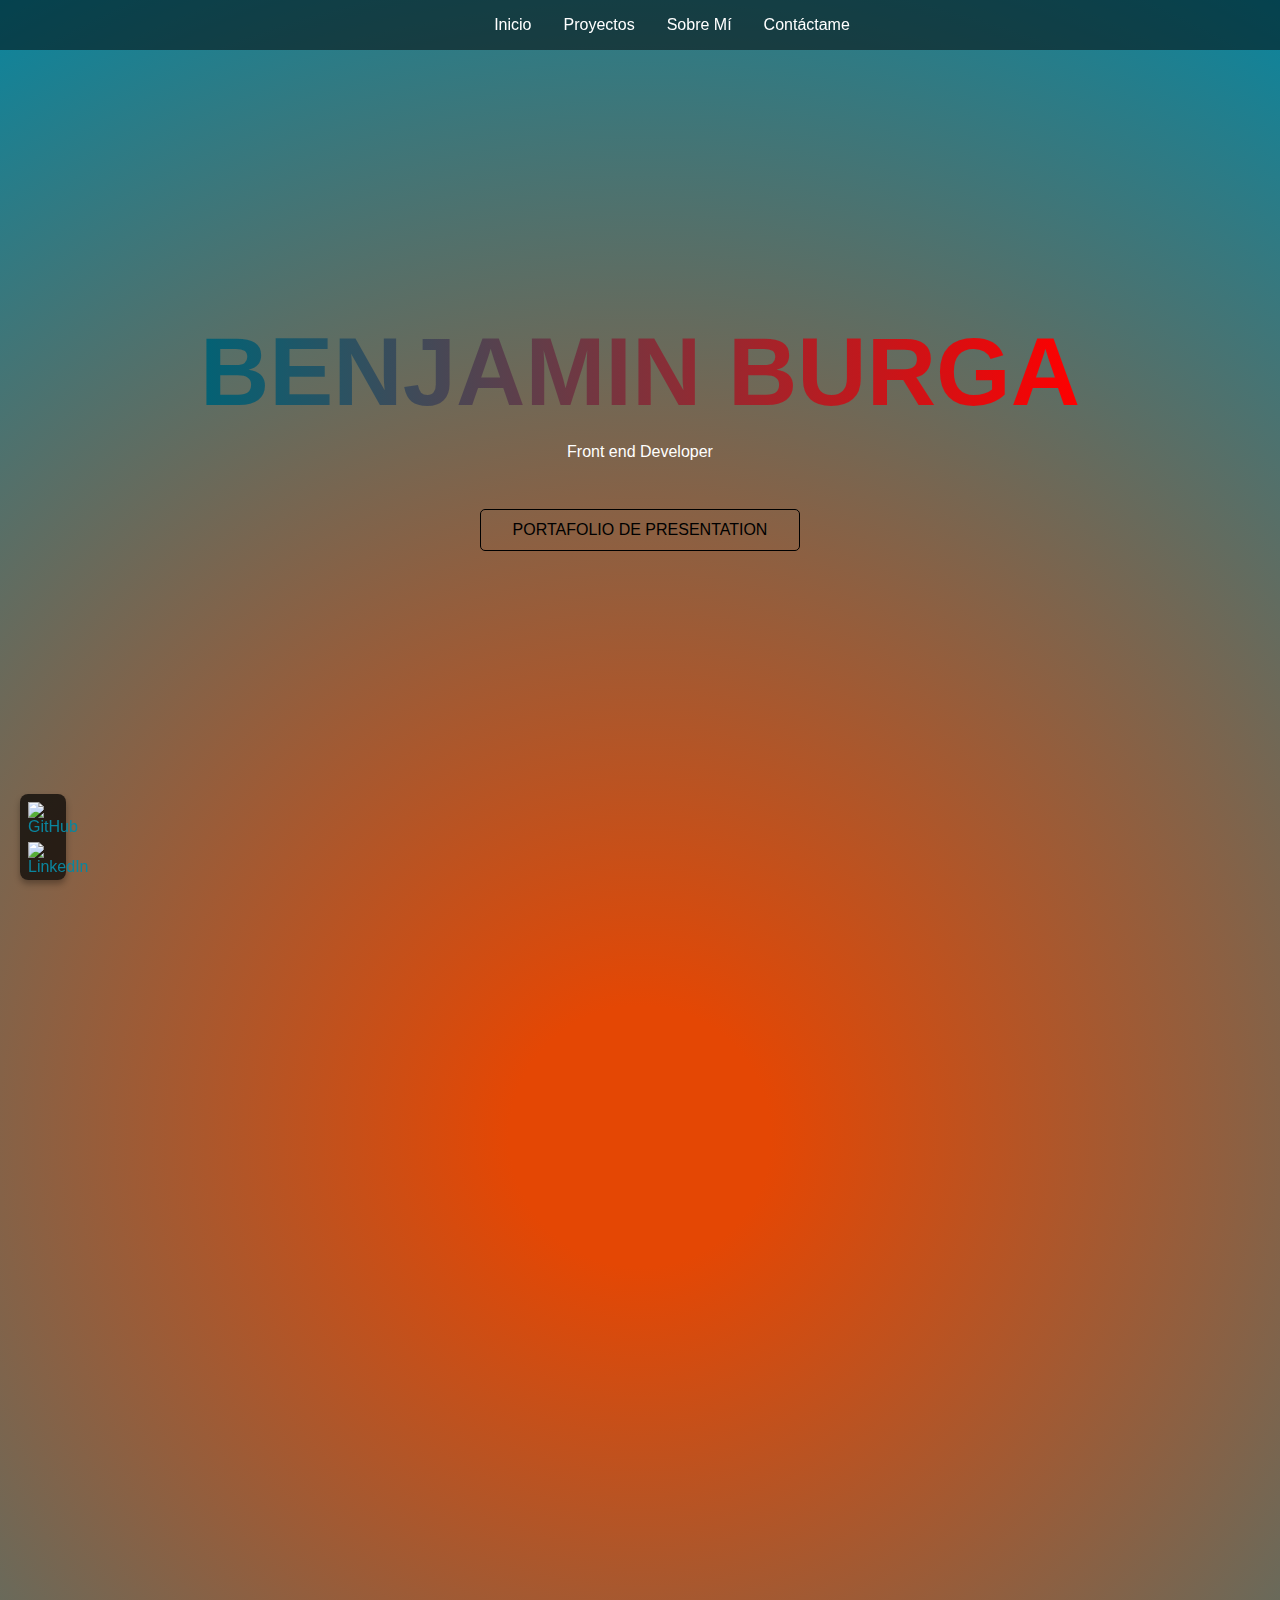
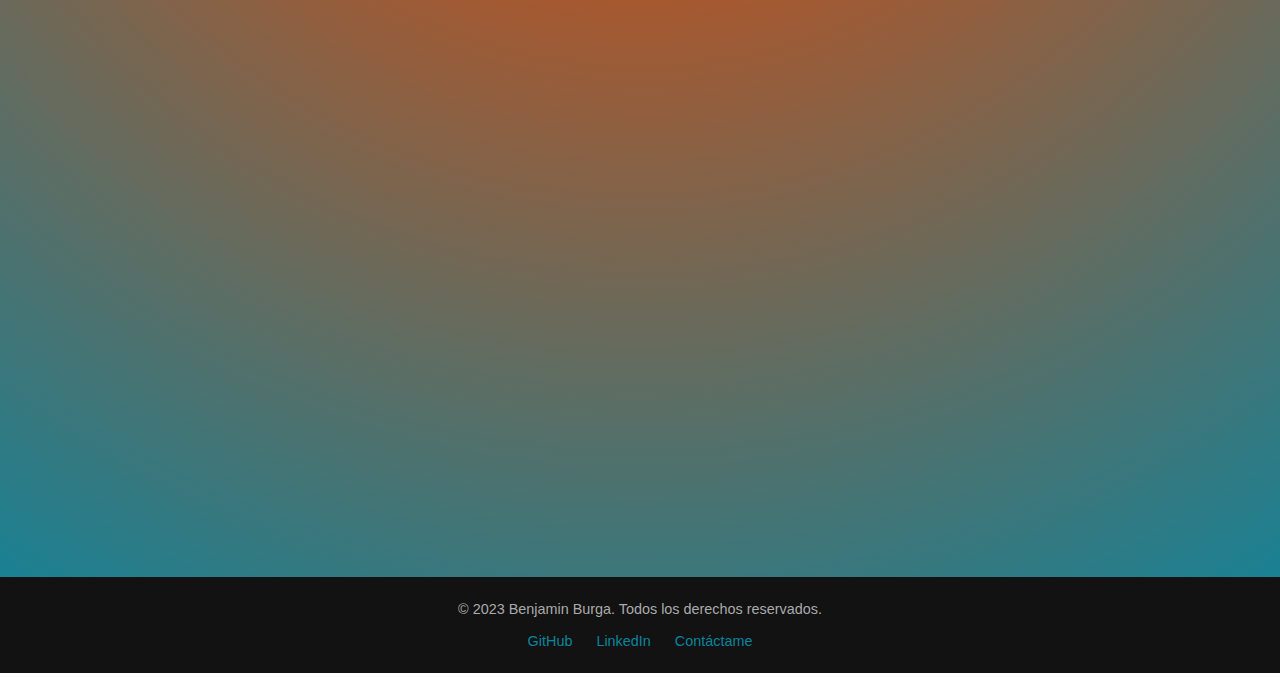
==== commit 1ee11855: "version 1.1" ====
--- a/public/index.html
+++ b/public/index.html
@@ -10,8 +10,6 @@
     <link rel="stylesheet" href="css/styles.css">
 </head>
 <body>
-    <!-- Progress bar -->
-    <div id="progress-bar"></div>
     <nav>
         <ul>
             <li><a href="#inicio">Inicio</a></li>
@@ -21,21 +19,12 @@
         </ul>
     </nav>
     <div class="container">
+    
         <main>
             <section class="hero">
-                <p>FRONT END DEVELOPER</p>
                 <h1 class="gradient-text">BENJAMIN BURGA</h1>
-                <div class="hero-stats">
-                    <div class="stat">
-                        <h3 id="age-counter">0</h3>
-                        <p>Años</p>
-                    </div>
-                    <div class="stat">
-                        <h3 id="projects-counter">0</h3>
-                        <p>Proyectos</p>
-                    </div>
-                </div>
-                <button class="cta-button">DESCARGAR CV</button>
+                <p>Front end Developer</p>
+                <button class="cta-button">PORTAFOLIO DE PRESENTATION</button>
                 <div class="footer-info">
                     <span id="current-year"></span>
                 </div>
@@ -47,7 +36,7 @@
                 <h2>Acerca de Mí</h2>
                 <div class="about-me">
                     <div class="about-left">
-                        <img src="images/profile.jpeg" alt="Foto de perfil" class="profile-picture">
+                        <img src="images/profile-picture.jpg" alt="Foto de perfil" class="profile-picture">
                         <h3>Benjamin Burga</h3>
                         <button class="about-button">FRONT-END DEVELOPER</button>
                         <button class="about-button">UI/UX DESIGNER</button>
@@ -55,8 +44,8 @@
                     <div class="about-right">
                         <h3>Transformo ideas en soluciones visuales impactantes.</h3>
                         <ul>
-                            <li>Soy una persona apasionada por el diseño y la tecnología.</li>
-                            <li>Tengo más de 5 años de experiencia en el desarrollo web.</li>
+                            <li>👉 Soy una persona apasionada por el diseño y la tecnología.</li>
+                            <li>👉 Tengo más de 5 años de experiencia en el desarrollo web.</li>
                         </ul>
                     </div>
                 </div>
@@ -64,126 +53,35 @@
             <section id="proyectos" class="fade-in">
                 <h2>Mis Proyectos</h2>
                 <div class="projects-container">
-                    <div class="project-card" data-category="web">
-                        <img src="images/screenshots.png" alt="Proyecto 1">
+                    <div class="project-card">
                         <h3>Proyecto 1</h3>
                         <p>Descripción breve del proyecto 1.</p>
-                        <ul class="project-technologies">
-                            <li>HTML</li>
-                            <li>CSS</li>
-                            <li>JavaScript</li>
-                        </ul>
-                        <a href="./project.html?id=1" target="_blank" class="view-demo">Ver Demo</a>
-                        <a href="https://github.com/project1" target="_blank" class="github-repo">
-                            <img src="images/github-logo.png" alt="GitHub">
-                        </a>
+                        <a href="./project.html?id=1" target="_blank">Ver más</a>
                     </div>
-                    <div class="project-card" data-category="uiux">
-                        <img src="images/screenshots.png" alt="Proyecto 2">
+                    <div class="project-card">
                         <h3>Proyecto 2</h3>
                         <p>Descripción breve del proyecto 2.</p>
-                        <ul class="project-technologies">
-                            <li>Figma</li>
-                            <li>Adobe XD</li>
-                            <li>UI/UX Design</li>
-                        </ul>
-                        <a href="./project.html?id=2" target="_blank" class="view-demo">Ver Demo</a>
-                        <a href="https://github.com/project2" target="_blank" class="github-repo">
-                            <img src="images/github-logo.png" alt="GitHub">
-                        </a>
+                        <a href="./project.html?id=2" target="_blank">Ver más</a>
                     </div>
-                    <div class="project-card" data-category="web">
-                        <img src="images/screenshots.png" alt="Proyecto 3">
+                    <div class="project-card">
                         <h3>Proyecto 3</h3>
                         <p>Descripción breve del proyecto 3.</p>
-                        <ul class="project-technologies">
-                            <li>React</li>
-                            <li>Node.js</li>
-                            <li>MongoDB</li>
-                        </ul>
-                        <a href="./project.html?id=3" target="_blank" class="view-demo">Ver Demo</a>
-                        <a href="https://github.com/project3" target="_blank" class="github-repo">
-                            <img src="images/github-logo.png" alt="GitHub">
-                        </a>
+                        <a href="./project.html?id=3" target="_blank">Ver más</a>
                     </div>
-                    <div class="project-card" data-category="fullstack">
-                        <img src="images/screenshots.png" alt="Proyecto 4">
+                    <div class="project-card">
                         <h3>Proyecto 4</h3>
                         <p>Descripción breve del proyecto 4.</p>
-                        <ul class="project-technologies">
-                            <li>HTML</li>
-                            <li>CSS</li>
-                            <li>JavaScript</li>
-                        </ul>
-                        <a href="./project.html?id=4" target="_blank" class="view-demo">Ver Demo</a>
-                        <a href="https://github.com/project4" target="_blank" class="github-repo">
-                            <img src="images/github-logo.png" alt="GitHub">
-                        </a>
+                        <a href="./project.html?id=4" target="_blank">Ver más</a>
                     </div>
-                    <div class="project-card" data-category="uiux">
-                        <img src="images/screenshots.png" alt="Proyecto 5">
+                    <div class="project-card">
                         <h3>Proyecto 5</h3>
                         <p>Descripción breve del proyecto 5.</p>
-                        <ul class="project-technologies">
-                            <li>Figma</li>
-                            <li>Adobe XD</li>
-                            <li>UI/UX Design</li>
-                        </ul>
-                        <a href="./project.html?id=5" target="_blank" class="view-demo">Ver Demo</a>
-                        <a href="https://github.com/project5" target="_blank" class="github-repo">
-                            <img src="images/github-logo.png" alt="GitHub">
-                        </a>
+                        <a href="./project.html?id=5" target="_blank">Ver más</a>
                     </div>
-                    <div class="project-card" data-category="fullstack">
-                        <img src="images/screenshots.png" alt="Proyecto 6">
+                    <div class="project-card">
                         <h3>Proyecto 6</h3>
                         <p>Descripción breve del proyecto 6.</p>
-                        <ul class="project-technologies">
-                            <li>React</li>
-                            <li>Node.js</li>
-                            <li>MongoDB</li>
-                        </ul>
-                        <a href="./project.html?id=6" target="_blank" class="view-demo">Ver Demo</a>
-                        <a href="https://github.com/project6" target="_blank" class="github-repo">
-                            <img src="images/github-logo.png" alt="GitHub">
-                        </a>
-                    </div>
-                </div>
-            </section>
-            <section id="tecnologias" class="fade-in">
-                <h2>Tecnologías</h2>
-                <div class="technologies-container">
-                    <div class="technology-card">
-                        <img src="images/html.png" alt="HTML">
-                        <p>HTML</p>
-                    </div>
-                    <div class="technology-card">
-                        <img src="images/css.png" alt="CSS">
-                        <p>CSS</p>
-                    </div>
-                    <div class="technology-card">
-                        <img src="images/js.png" alt="JavaScript">
-                        <p>JavaScript</p>
-                    </div>
-                    <div class="technology-card">
-                        <img src="images/database.png" alt="SQL">
-                        <p>SQL</p>
-                    </div>
-                    <div class="technology-card">
-                        <img src="images/git.png" alt="Git">
-                        <p>Git</p>
-                    </div>
-                    <div class="technology-card">
-                        <img src="images/github.png" alt="GitHub">
-                        <p>GitHub</p>
-                    </div>
-                    <div class="technology-card">
-                        <img src="images/linkedin.png" alt="LinkedIn">
-                        <p>LinkedIn</p>
-                    </div>
-                    <div class="technology-card">
-                        <img src="images/database.png" alt="Database">
-                        <p>Database</p>
+                        <a href="./project.html?id=6" target="_blank">Ver más</a>
                     </div>
                 </div>
             </section>
@@ -202,22 +100,19 @@
         </main>
     </div>
     <div class="announcement">
-        <a href="https://github.com/zero3-web" target="_blank" class="github-icon">
+        <a href="https://github.com/tuusuario" target="_blank">
             <img src="images/github-logo.png" alt="GitHub">
         </a>
-        <a href="https://linkedin.com/in/benjaminburga" target="_blank" class="linkedin-icon">
-            <img src="images/linkedin.png" alt="LinkedIn">
+        <a href="https://linkedin.com/in/tuusuario" target="_blank">
+            <img src="images/linkedin-logo.png" alt="LinkedIn">
         </a>
     </div>
     <div id="scroll-to-top" class="scroll-to-top">↑</div>
     <script src="js/scripts.js"></script>
     <script src="./js/effects.js"></script>
-    <script src="js/projects.js"></script>
-    <script src="js/carousel.js"></script>
-    <script src="js/counters.js"></script>
     <footer id="footer">
         <div class="footer-container">
-            <p>&copy; 2025 Benjamin Burga. Todos los derechos reservados.</p>
+            <p>&copy; 2023 Benjamin Burga. Todos los derechos reservados.</p>
             <ul class="footer-links">
                 <li><a href="https://github.com/tuusuario" target="_blank">GitHub</a></li>
                 <li><a href="https://linkedin.com/in/tuusuario" target="_blank">LinkedIn</a></li>
--- a/public/css/styles.css
+++ b/public/css/styles.css
@@ -57,7 +57,6 @@
     justify-content: center;
     height: 100vh; /* Ocupa toda la altura de la ventana */
     text-align: center;
-    margin-top: 2rem; /* Move content down by 2rem */
 }
 
 .hero h1 {
@@ -65,46 +64,8 @@
     font-size: 6rem; /* Ajusta el tamaño del texto si es necesario */
 }
 
-.hero p {
-    font-size: 2rem; /* Adjusted font size */
-    font-weight: 600;
-    margin-top: 1rem; /* Add spacing above the text */
-    background: linear-gradient(90deg, rgb(36, 31, 30), rgb(12, 67, 102));
-    -webkit-background-clip: text; /* Clip el fondo al texto */
-    -webkit-text-fill-color: transparent; /* Hace el texto transparente para mostrar el fondo */
-
-    
-}
-
 .hero .cta-button {
     margin-top: 2rem; /* Incrementar el margen superior para mover el botón más abajo */
-}
-
-.hero-stats {
-    display: flex;
-    justify-content: center;
-    gap: 2rem;
-    margin-top: 1rem;
-    flex-wrap: wrap;
-}
-
-.hero-stats .stat {
-    text-align: center;
-    flex: 1;
-    min-width: 80px; /* Adjusted for better alignment */
-}
-
-.hero-stats .stat h3 {
-    font-size: 1.8rem; /* Slightly smaller font size */
-    color: rgb(167, 50, 4);
-    margin: 0;
-    font-weight: bold;
-}
-
-.hero-stats .stat p {
-    font-size: 0.9rem; /* Adjusted font size */
-    color: #fff;
-    margin: 0.3rem 0 0;
 }
 
 .cta-button {
@@ -192,7 +153,7 @@
     top: 0;
     width: 100%;
     background: rgba(0, 0, 0, 0.5); /* Transparent background */
-    padding: 1.5rem 2rem;
+    padding: 1rem 2rem;
     display: flex;
     justify-content: center;
     z-index: 1000;
@@ -245,52 +206,25 @@
     outline: 2px solid rgb(10, 133, 158); /* Mejora la accesibilidad */
 }
 
-#progress-bar {
-    position: fixed;
-    top: 0;
-    left: 0;
-    width: 0;
-    height: 5px;
-    background: linear-gradient(90deg, rgb(2, 98, 117), rgb(255, 0, 0));
-    z-index: 1000;
-    transition: width 0.2s ease-out;
-}
-
 .announcement {
     position: fixed;
-    bottom: 15px;
-    left: 10px;
-    background: rgba(0, 0, 0, 0.6); /* Semi-transparent background */
-    padding: 0.5rem; /* Reduced padding */
-    border-radius: 5px;
-    box-shadow: 0 2px 4px rgba(0, 0, 0, 0.3);
-    display: flex;
-    flex-direction: column; /* Vertical orientation */
-    gap: 3px; /* Reduced gap */
+    bottom: 20px;
+    left: 20px;
+    background: rgba(0, 0, 0, 0.7); /* Semi-transparent background */
+    padding: 0.5rem;
+    border-radius: 8px;
+    box-shadow: 0 4px 6px rgba(0, 0, 0, 0.3);
+    display: flex;
+    flex-direction: column; /* Arrange items vertically */
+    gap: 10px;
     z-index: 1000;
 }
 
 .announcement a {
     display: inline-block;
-    width: 20px; /* Smaller size */
-    height: 20px;
+    width: 30px;
+    height: 30px;
     transition: transform 0.3s ease;
-    padding: 0; /* Ensure no padding */
-    margin: 0; /* Ensure no margin */
-    border: none; /* Ensure no border */
-    background: none; /* Remove any background */
-}
-
-.announcement a img {
-    width: 100%;
-    height: 100%;
-    object-fit: contain;
-    display: block; /* Remove inline spacing issues */
-}
-
-.announcement a:active img {
-    transform: scale(1.2); /* Enlarge icon on click */
-    transition: transform 0.2s ease; /* Smooth transition for scaling */
 }
 
 .announcement a:hover {
@@ -303,50 +237,12 @@
     object-fit: contain;
 }
 
-.announcement a.github-icon,
-.announcement a.linkedin-icon {
-    display: inline-block;
-    width: 30px; /* Adjust size as needed */
-    height: 50px;
-    background-size: cover;
-    background-position: center;
-    border-radius: 50%; /* Make icons circular */
-}
-
-.announcement a.github-icon {
-    background-image: url('../images/github-icon.png'); /* Path to GitHub icon */
-}
-
-.announcement a.linkedin-icon {
-    background-image: url('../images/linkedin-icon.png'); /* Path to LinkedIn icon */
-}
-
 #proyectos {
     padding: 2rem;
     background-color: #121212;
     color: white;
     text-align: center;
     overflow: hidden; /* Prevent unintended overflow */
-}
-
-.project-filters {
-    text-align: center;
-    margin-bottom: 1.5rem;
-}
-
-.filter-button {
-    padding: 0.5rem 1rem;
-    margin: 0 0.5rem;
-    border: none;
-    background: rgb(10, 133, 158);
-    color: white;
-    border-radius: 5px;
-    cursor: pointer;
-    transition: background 0.3s ease;
-}
-
-.filter-button:hover {
-    background: rgb(8, 100, 120);
 }
 
 .projects-container {
@@ -358,86 +254,13 @@
     overflow: auto; /* Allow scrolling if content overflows */
 }
 
-.projects-carousel {
-    display: flex;
-    overflow: hidden;
-    position: relative;
-    scroll-behavior: smooth;
-}
-
-.carousel-item {
-    flex: 0 0 80%;
-    margin: 0 auto;
-    text-align: center;
-    transition: transform 0.3s ease;
-}
-
-.carousel-item img {
-    width: 100%;
-    height: auto;
+.project-card {
+    background: rgba(255, 255, 255, 0.1);
+    padding: 1rem;
     border-radius: 8px;
-    box-shadow: 0 4px 6px rgba(0, 0, 0, 0.3);
-}
-
-.carousel-info {
-    margin-top: 1rem;
-}
-
-.carousel-info h3 {
-    font-size: 1.5rem;
-    margin-bottom: 0.5rem;
-}
-
-.carousel-info p {
-    font-size: 1rem;
-    margin-bottom: 1rem;
-}
-
-.carousel-info a {
-    margin: 0 0.5rem;
-    padding: 0.5rem 1rem;
-    background: rgb(10, 133, 158);
-    color: white;
-    border-radius: 5px;
-    text-decoration: none;
-    transition: background 0.3s ease;
-}
-
-.carousel-info a:hover {
-    background: rgb(8, 100, 120);
-}
-
-.carousel-controls {
-    position: absolute;
-    top: 50%;
-    width: 100%;
-    display: flex;
-    justify-content: space-between;
-    transform: translateY(-50%);
-}
-
-.carousel-controls button {
-    background: rgba(0, 0, 0, 0.5);
-    color: white;
-    border: none;
-    padding: 0.5rem 1rem;
-    cursor: pointer;
-    border-radius: 50%;
-    transition: background 0.3s ease;
-}
-
-.carousel-controls button:hover {
-    background: rgba(0, 0, 0, 0.8);
-}
-
-.project-card {
-    width: 250px; /* Reduced width */
-    padding: 1rem;
-    background: rgba(255, 255, 255, 0.1);
-    border-radius: 8px;
+    width: 300px;
     box-shadow: 0 4px 6px rgba(0, 0, 0, 0.3);
     transition: transform 0.3s ease, box-shadow 0.3s ease;
-    text-align: center;
 }
 
 .project-card:hover {
@@ -445,75 +268,14 @@
     box-shadow: 0 6px 10px rgba(0, 0, 0, 0.5);
 }
 
-.project-card img {
-    width: 100%; /* Ensure the image fits within the smaller card */
-    height: 150px; /* Adjust height for smaller cards */
-    object-fit: cover;
-    border-radius: 5px;
-}
-
 .project-card h3 {
-    font-size: 1.2rem; /* Adjust font size for smaller cards */
-    margin: 0.5rem 0;
+    margin: 0 0 0.5rem;
+    font-size: 1.5rem;
 }
 
 .project-card p {
-    font-size: 0.9rem; /* Adjust font size for smaller cards */
-    margin: 0.5rem 0;
-}
-
-.project-info {
-    padding: 1rem;
-    text-align: center;
-}
-
-.project-tag {
-    display: inline-block;
-    margin: 0.5rem 0.25rem;
-    padding: 0.3rem 0.6rem;
-    background: rgb(10, 133, 158);
-    color: white;
-    border-radius: 3px;
-    font-size: 0.8rem;
-}
-
-.project-technologies {
-    list-style: none;
-    padding: 0;
-    margin: 0.5rem 0;
-    display: flex;
-    gap: 0.3rem; /* Reduce gap between technology tags */
-    flex-wrap: wrap;
-    justify-content: center;
-}
-
-.project-technologies li {
-    background: rgba(10, 133, 158, 0.1);
-    color: rgb(10, 133, 158);
-    padding: 0.2rem 0.5rem;
-    border-radius: 5px;
-    font-size: 0.8rem; /* Smaller font size for tags */
-}
-
-.project-buttons {
-    margin-top: 1rem;
-    display: flex;
-    justify-content: center;
-    gap: 1rem;
-}
-
-.project-buttons a {
-    padding: 0.5rem 1rem;
-    border: none;
-    background: rgb(10, 133, 158);
-    color: white;
-    border-radius: 5px;
-    text-decoration: none;
-    transition: background 0.3s ease;
-}
-
-.project-buttons a:hover {
-    background: rgb(8, 100, 120);
+    font-size: 1rem;
+    margin: 0 0 1rem;
 }
 
 .project-card a {
@@ -525,20 +287,6 @@
 
 .project-card a:hover {
     color: white;
-}
-
-.view-demo, .github-repo img {
-    margin-top: 0.5rem;
-}
-
-.github-repo img {
-    width: 24px;
-    height: 24px;
-    transition: transform 0.3s ease;
-}
-
-.github-repo img:hover {
-    transform: scale(1.1);
 }
 
 .scroll-to-top {
@@ -547,7 +295,7 @@
     right: 30px;
     width: 50px;
     height: 50px;
-    background: radial-gradient(circle, rgb(200, 35, 35) 10%, rgb(10, 133, 158) 100%, rgba(229, 255, 0, 0.1) 10%);
+    background: black;
     color: white;
     border-radius: 50%;
     display: flex;
@@ -565,42 +313,6 @@
 .scroll-to-top.show {
     opacity: 1;
     visibility: visible;
-}
-
-#tecnologias {
-    padding: 0.5rem 1rem;
-    background-color: #F5F5F5;
-    color: black;
-    text-align: center;
-    overflow: hidden; /* Prevent overflow */
-}
-
-.technologies-container {
-    display: flex;
-    gap: 2rem;
-    justify-content: center; /* Center the technologies */
-}
-
-.technology-card {
-    display: flex;
-    align-items: center;
-    justify-content: center;
-    flex-direction: column;
-    width: 120px;
-    height: auto;
-    text-align: center;
-}
-
-.technology-card img {
-    width: 40px;
-    height: auto;
-    margin-bottom: 0.5rem;
-    filter: grayscale(100%); /* Black and white effect */
-    transition: filter 0.3s ease; /* Smooth transition on hover */
-}
-
-.technology-card img:hover {
-    filter: grayscale(0%); /* Restore color on hover */
 }
 
 #sobre-mi {
@@ -688,33 +400,6 @@
     color: #333;
 }
 
-.about-stats {
-    display: flex;
-    justify-content: space-around;
-    margin-top: 1rem;
-    gap: 1rem;
-    flex-wrap: wrap;
-}
-
-.stat {
-    text-align: center;
-    flex: 1;
-    min-width: 80px; /* Adjusted for better alignment */
-}
-
-.stat h3 {
-    font-size: 1.8rem; /* Slightly smaller font size */
-    color: rgb(10, 133, 158);
-    margin: 0;
-    font-weight: bold;
-}
-
-.stat p {
-    font-size: 0.9rem; /* Adjusted font size */
-    color: #333;
-    margin: 0.3rem 0 0;
-}
-
 #contactame {
     padding: 3rem 2rem;
     background-color: #1a1a1a;
@@ -764,7 +449,7 @@
 .contact-button {
     padding: 0.8rem 2rem;
     border: none;
-    background: radial-gradient(circle, rgb(228, 71, 4) 10%, rgb(10, 133, 158) 100%, rgba(229, 255, 0, 0.1) 10%);
+    background: rgb(10, 133, 158);
     color: white;
     font-size: 1rem;
     border-radius: 5px;
@@ -826,72 +511,4 @@
 .fade-in.visible {
     opacity: 1;
     transform: translateY(0);
-}
-
-@media (max-width: 768px) {
-    body {
-        font-size: 14px; /* Adjust font size for smaller screens */
-    }
-
-    nav ul {
-        flex-direction: column;
-        gap: 1rem;
-    }
-
-    .hero h1 {
-        font-size: 4rem; /* Reduce hero text size */
-    }
-
-    .hero p {
-        font-size: 1rem; /* Adjust hero subtitle size */
-    }
-
-    .cta-button {
-        font-size: 0.9rem;
-        padding: 0.5rem 1.5rem;
-    }
-
-    .about-me {
-        flex-direction: column;
-        gap: 1rem;
-    }
-
-    .about-left, .about-right {
-        max-width: 100%; /* Allow full width for mobile */
-    }
-
-    .projects-container {
-        flex-direction: column;
-        gap: 1rem;
-    }
-
-    .project-card {
-        width: 100%; /* Full width for project cards */
-    }
-
-    .project-card img {
-        height: auto; /* Adjust image height for smaller screens */
-    }
-
-    .technologies-container {
-        flex-wrap: wrap;
-        gap: 1rem;
-    }
-
-    .technology-card {
-        width: 80px; /* Reduce technology card size */
-    }
-
-    .contact-container {
-        padding: 1rem;
-    }
-
-    .contact-form input, .contact-form textarea {
-        font-size: 0.9rem; /* Adjust input font size */
-    }
-
-    .footer-links {
-        flex-direction: column;
-        gap: 0.5rem;
-    }
 }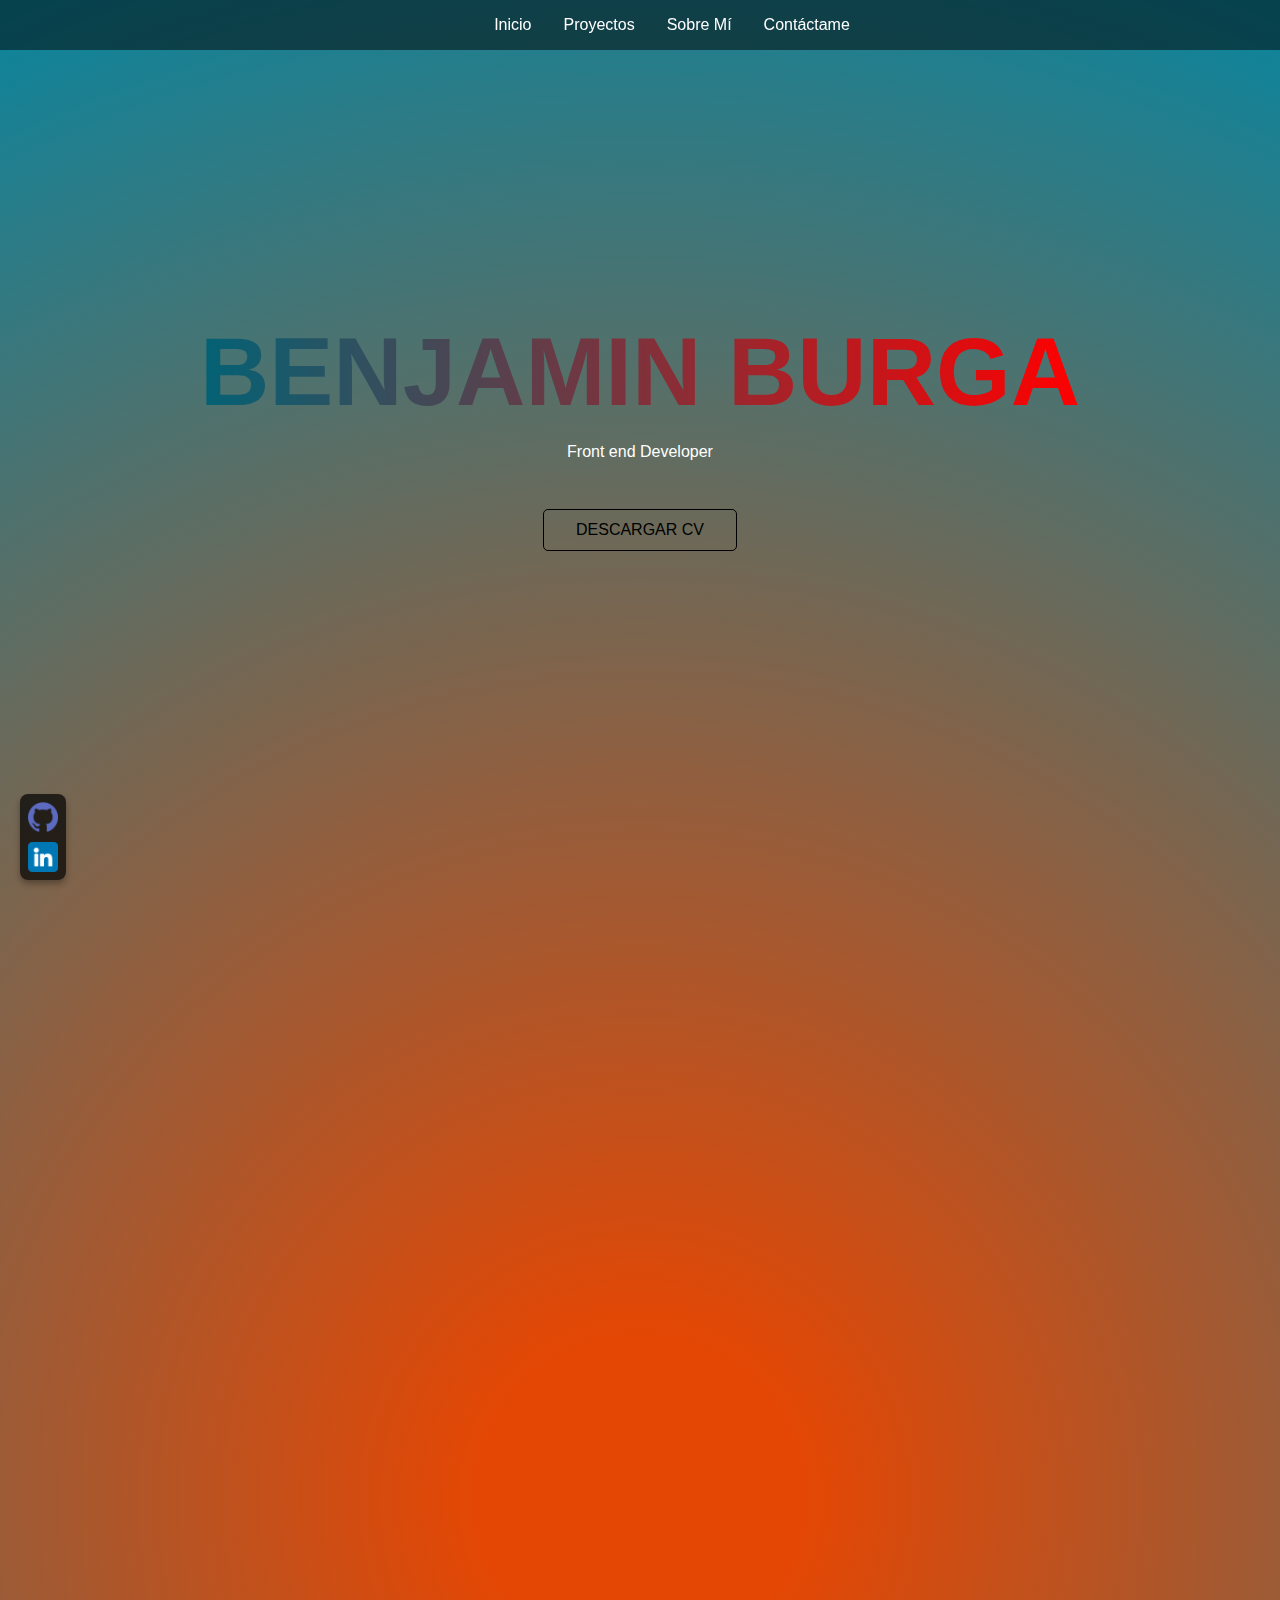
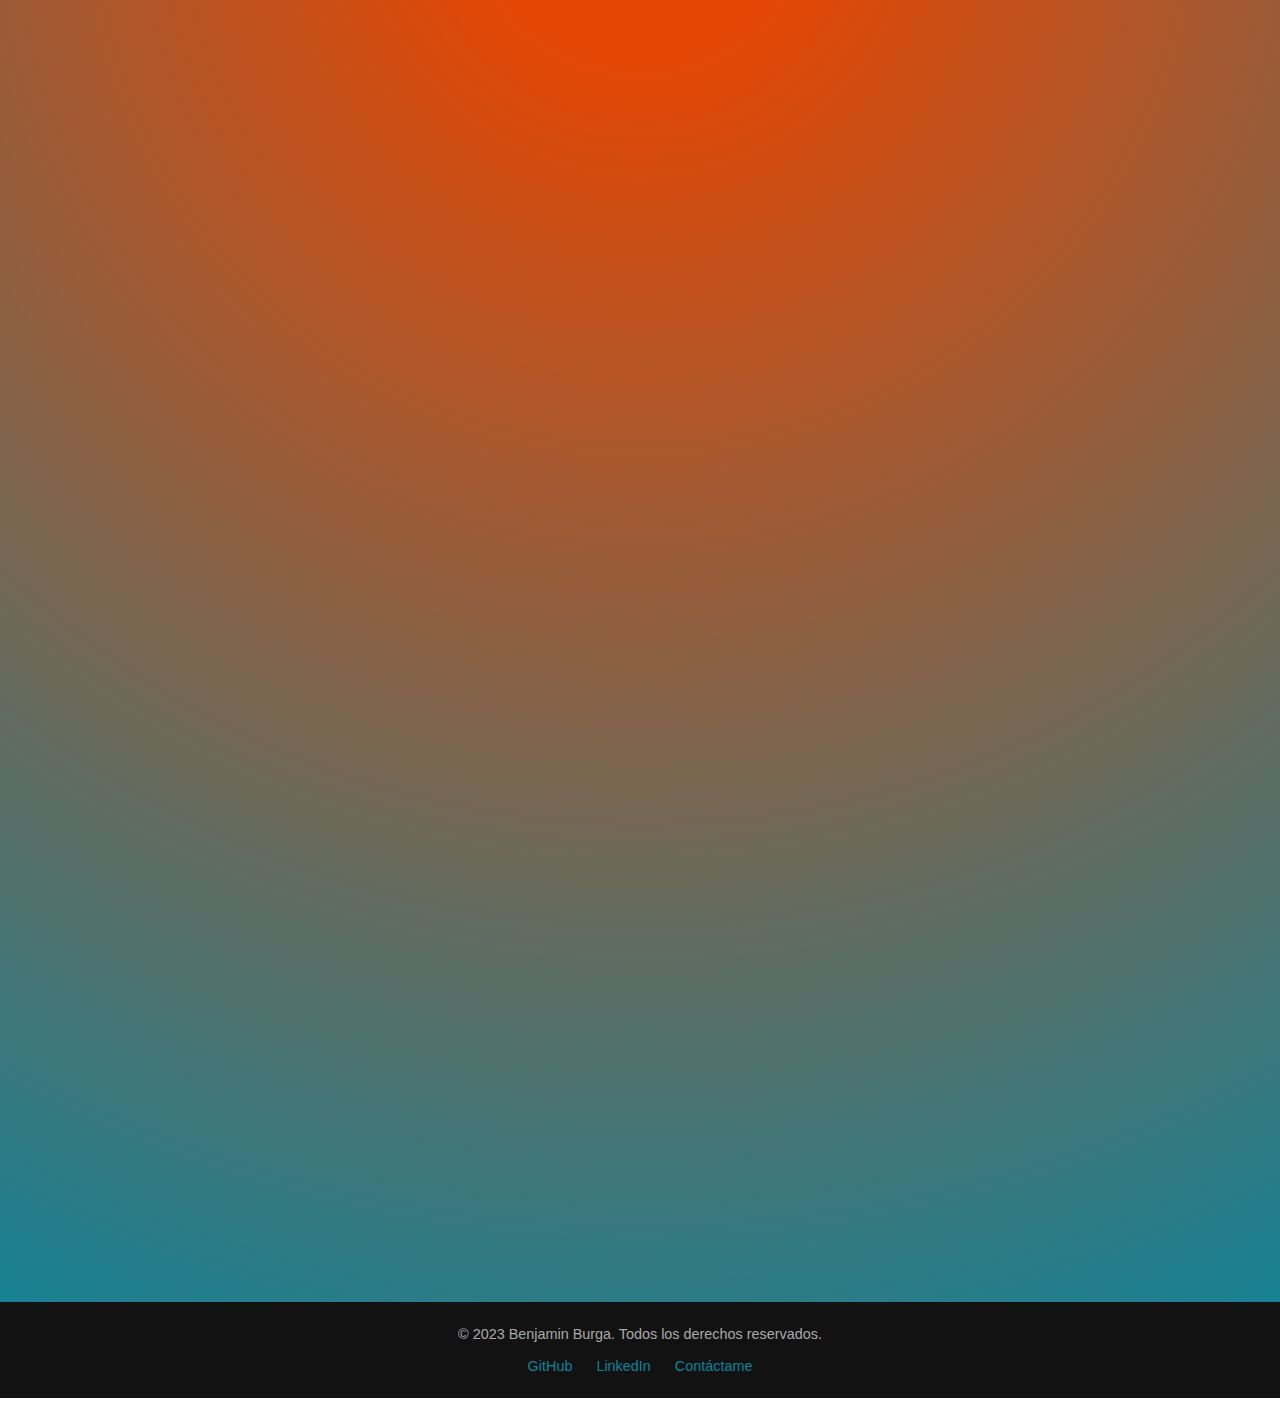
==== commit c317a43c: "version 1.2" ====
--- a/public/index.html
+++ b/public/index.html
@@ -24,7 +24,7 @@
             <section class="hero">
                 <h1 class="gradient-text">BENJAMIN BURGA</h1>
                 <p>Front end Developer</p>
-                <button class="cta-button">PORTAFOLIO DE PRESENTATION</button>
+                <button class="cta-button">DESCARGAR CV</button>
                 <div class="footer-info">
                     <span id="current-year"></span>
                 </div>
@@ -36,7 +36,7 @@
                 <h2>Acerca de Mí</h2>
                 <div class="about-me">
                     <div class="about-left">
-                        <img src="images/profile-picture.jpg" alt="Foto de perfil" class="profile-picture">
+                        <img src="images/profile.jpeg" alt="Foto de perfil" class="profile-picture">
                         <h3>Benjamin Burga</h3>
                         <button class="about-button">FRONT-END DEVELOPER</button>
                         <button class="about-button">UI/UX DESIGNER</button>
@@ -53,35 +53,84 @@
             <section id="proyectos" class="fade-in">
                 <h2>Mis Proyectos</h2>
                 <div class="projects-container">
-                    <div class="project-card">
+                    <div class="project-card" data-category="web">
+                        <img src="images/screenshots.png" alt="Proyecto 1">
                         <h3>Proyecto 1</h3>
                         <p>Descripción breve del proyecto 1.</p>
-                        <a href="./project.html?id=1" target="_blank">Ver más</a>
+                        <a href="./project.html?id=1" target="_blank" class="view-demo">Ver Demo</a>
+                        <a href="https://github.com/project1" target="_blank" class="github-repo">GitHub</a>
                     </div>
-                    <div class="project-card">
+                    <div class="project-card" data-category="uiux">
+                        <img src="images/screenshots.png" alt="Proyecto 2">
                         <h3>Proyecto 2</h3>
                         <p>Descripción breve del proyecto 2.</p>
-                        <a href="./project.html?id=2" target="_blank">Ver más</a>
+                        <a href="./project.html?id=2" target="_blank" class="view-demo">Ver Demo</a>
+                        <a href="https://github.com/project2" target="_blank" class="github-repo">GitHub</a>
                     </div>
-                    <div class="project-card">
+                    <div class="project-card" data-category="web">
+                        <img src="images/screenshots.png" alt="Proyecto 3">
                         <h3>Proyecto 3</h3>
                         <p>Descripción breve del proyecto 3.</p>
-                        <a href="./project.html?id=3" target="_blank">Ver más</a>
+                        <a href="./project.html?id=3" target="_blank" class="view-demo">Ver Demo</a>
+                        <a href="https://github.com/project3" target="_blank" class="github-repo">GitHub</a>
                     </div>
-                    <div class="project-card">
+                    <div class="project-card" data-category="fullstack">
+                        <img src="images/screenshots.png" alt="Proyecto 4">
                         <h3>Proyecto 4</h3>
                         <p>Descripción breve del proyecto 4.</p>
-                        <a href="./project.html?id=4" target="_blank">Ver más</a>
+                        <a href="./project.html?id=4" target="_blank" class="view-demo">Ver Demo</a>
+                        <a href="https://github.com/project4" target="_blank" class="github-repo">GitHub</a>
                     </div>
-                    <div class="project-card">
+                    <div class="project-card" data-category="uiux">
+                        <img src="images/screenshots.png" alt="Proyecto 5">
                         <h3>Proyecto 5</h3>
                         <p>Descripción breve del proyecto 5.</p>
-                        <a href="./project.html?id=5" target="_blank">Ver más</a>
+                        <a href="./project.html?id=5" target="_blank" class="view-demo">Ver Demo</a>
+                        <a href="https://github.com/project5" target="_blank" class="github-repo">GitHub</a>
                     </div>
-                    <div class="project-card">
+                    <div class="project-card" data-category="fullstack">
+                        <img src="images/screenshots.png" alt="Proyecto 6">
                         <h3>Proyecto 6</h3>
                         <p>Descripción breve del proyecto 6.</p>
-                        <a href="./project.html?id=6" target="_blank">Ver más</a>
+                        <a href="./project.html?id=6" target="_blank" class="view-demo">Ver Demo</a>
+                        <a href="https://github.com/project6" target="_blank" class="github-repo">GitHub</a>
+                    </div>
+                </div>
+            </section>
+            <section id="tecnologias" class="fade-in">
+                <h2>Tecnologías</h2>
+                <div class="technologies-container">
+                    <div class="technology-card">
+                        <img src="images/html.png" alt="HTML">
+                        <p>HTML</p>
+                    </div>
+                    <div class="technology-card">
+                        <img src="images/css.png" alt="CSS">
+                        <p>CSS</p>
+                    </div>
+                    <div class="technology-card">
+                        <img src="images/js.png" alt="JavaScript">
+                        <p>JavaScript</p>
+                    </div>
+                    <div class="technology-card">
+                        <img src="images/database.png" alt="SQL">
+                        <p>SQL</p>
+                    </div>
+                    <div class="technology-card">
+                        <img src="images/git.png" alt="Git">
+                        <p>Git</p>
+                    </div>
+                    <div class="technology-card">
+                        <img src="images/github.png" alt="GitHub">
+                        <p>GitHub</p>
+                    </div>
+                    <div class="technology-card">
+                        <img src="images/linkedin.png" alt="LinkedIn">
+                        <p>LinkedIn</p>
+                    </div>
+                    <div class="technology-card">
+                        <img src="images/database.png" alt="Database">
+                        <p>Database</p>
                     </div>
                 </div>
             </section>
@@ -100,16 +149,18 @@
         </main>
     </div>
     <div class="announcement">
-        <a href="https://github.com/tuusuario" target="_blank">
+        <a href="https://github.com/zero3-web" target="_blank">
             <img src="images/github-logo.png" alt="GitHub">
         </a>
-        <a href="https://linkedin.com/in/tuusuario" target="_blank">
-            <img src="images/linkedin-logo.png" alt="LinkedIn">
+        <a href="https://linkedin.com/in/benjaminburga" target="_blank">
+            <img src="images/linkedin.png" alt="LinkedIn">
         </a>
     </div>
     <div id="scroll-to-top" class="scroll-to-top">↑</div>
     <script src="js/scripts.js"></script>
     <script src="./js/effects.js"></script>
+    <script src="js/projects.js"></script>
+    <script src="js/carousel.js"></script>
     <footer id="footer">
         <div class="footer-container">
             <p>&copy; 2023 Benjamin Burga. Todos los derechos reservados.</p>
--- a/public/css/styles.css
+++ b/public/css/styles.css
@@ -237,12 +237,50 @@
     object-fit: contain;
 }
 
+.announcement a.github-icon,
+.announcement a.linkedin-icon {
+    display: inline-block;
+    width: 40px; /* Adjust size as needed */
+    height: 40px;
+    background-size: cover;
+    background-position: center;
+    border-radius: 50%; /* Make icons circular */
+}
+
+.announcement a.github-icon {
+    background-image: url('../images/github-icon.png'); /* Path to GitHub icon */
+}
+
+.announcement a.linkedin-icon {
+    background-image: url('../images/linkedin-icon.png'); /* Path to LinkedIn icon */
+}
+
 #proyectos {
     padding: 2rem;
     background-color: #121212;
     color: white;
     text-align: center;
     overflow: hidden; /* Prevent unintended overflow */
+}
+
+.project-filters {
+    text-align: center;
+    margin-bottom: 1.5rem;
+}
+
+.filter-button {
+    padding: 0.5rem 1rem;
+    margin: 0 0.5rem;
+    border: none;
+    background: rgb(10, 133, 158);
+    color: white;
+    border-radius: 5px;
+    cursor: pointer;
+    transition: background 0.3s ease;
+}
+
+.filter-button:hover {
+    background: rgb(8, 100, 120);
 }
 
 .projects-container {
@@ -254,11 +292,85 @@
     overflow: auto; /* Allow scrolling if content overflows */
 }
 
+.projects-carousel {
+    display: flex;
+    overflow: hidden;
+    position: relative;
+    scroll-behavior: smooth;
+}
+
+.carousel-item {
+    flex: 0 0 80%;
+    margin: 0 auto;
+    text-align: center;
+    transition: transform 0.3s ease;
+}
+
+.carousel-item img {
+    width: 100%;
+    height: auto;
+    border-radius: 8px;
+    box-shadow: 0 4px 6px rgba(0, 0, 0, 0.3);
+}
+
+.carousel-info {
+    margin-top: 1rem;
+}
+
+.carousel-info h3 {
+    font-size: 1.5rem;
+    margin-bottom: 0.5rem;
+}
+
+.carousel-info p {
+    font-size: 1rem;
+    margin-bottom: 1rem;
+}
+
+.carousel-info a {
+    margin: 0 0.5rem;
+    padding: 0.5rem 1rem;
+    background: rgb(10, 133, 158);
+    color: white;
+    border-radius: 5px;
+    text-decoration: none;
+    transition: background 0.3s ease;
+}
+
+.carousel-info a:hover {
+    background: rgb(8, 100, 120);
+}
+
+.carousel-controls {
+    position: absolute;
+    top: 50%;
+    width: 100%;
+    display: flex;
+    justify-content: space-between;
+    transform: translateY(-50%);
+}
+
+.carousel-controls button {
+    background: rgba(0, 0, 0, 0.5);
+    color: white;
+    border: none;
+    padding: 0.5rem 1rem;
+    cursor: pointer;
+    border-radius: 50%;
+    transition: background 0.3s ease;
+}
+
+.carousel-controls button:hover {
+    background: rgba(0, 0, 0, 0.8);
+}
+
 .project-card {
     background: rgba(255, 255, 255, 0.1);
     padding: 1rem;
     border-radius: 8px;
     width: 300px;
+    flex-shrink: 0;
+    overflow: hidden;
     box-shadow: 0 4px 6px rgba(0, 0, 0, 0.3);
     transition: transform 0.3s ease, box-shadow 0.3s ease;
 }
@@ -268,6 +380,12 @@
     box-shadow: 0 6px 10px rgba(0, 0, 0, 0.5);
 }
 
+.project-card img {
+    width: 100%;
+    height: 200px;
+    object-fit: cover;
+}
+
 .project-card h3 {
     margin: 0 0 0.5rem;
     font-size: 1.5rem;
@@ -276,6 +394,42 @@
 .project-card p {
     font-size: 1rem;
     margin: 0 0 1rem;
+}
+
+.project-info {
+    padding: 1rem;
+    text-align: center;
+}
+
+.project-tag {
+    display: inline-block;
+    margin: 0.5rem 0.25rem;
+    padding: 0.3rem 0.6rem;
+    background: rgb(10, 133, 158);
+    color: white;
+    border-radius: 3px;
+    font-size: 0.8rem;
+}
+
+.project-buttons {
+    margin-top: 1rem;
+    display: flex;
+    justify-content: center;
+    gap: 1rem;
+}
+
+.project-buttons a {
+    padding: 0.5rem 1rem;
+    border: none;
+    background: rgb(10, 133, 158);
+    color: white;
+    border-radius: 5px;
+    text-decoration: none;
+    transition: background 0.3s ease;
+}
+
+.project-buttons a:hover {
+    background: rgb(8, 100, 120);
 }
 
 .project-card a {
@@ -295,7 +449,7 @@
     right: 30px;
     width: 50px;
     height: 50px;
-    background: black;
+    background: radial-gradient(circle, rgb(200, 35, 35) 10%, rgb(10, 133, 158) 100%, rgba(229, 255, 0, 0.1) 10%);
     color: white;
     border-radius: 50%;
     display: flex;
@@ -313,6 +467,42 @@
 .scroll-to-top.show {
     opacity: 1;
     visibility: visible;
+}
+
+#tecnologias {
+    padding: 0.5rem 1rem;
+    background-color: #F5F5F5;
+    color: black;
+    text-align: center;
+    overflow: hidden; /* Prevent overflow */
+}
+
+.technologies-container {
+    display: flex;
+    gap: 2rem;
+    justify-content: center; /* Center the technologies */
+}
+
+.technology-card {
+    display: flex;
+    align-items: center;
+    justify-content: center;
+    flex-direction: column;
+    width: 120px;
+    height: auto;
+    text-align: center;
+}
+
+.technology-card img {
+    width: 40px;
+    height: auto;
+    margin-bottom: 0.5rem;
+    filter: grayscale(100%); /* Black and white effect */
+    transition: filter 0.3s ease; /* Smooth transition on hover */
+}
+
+.technology-card img:hover {
+    filter: grayscale(0%); /* Restore color on hover */
 }
 
 #sobre-mi {
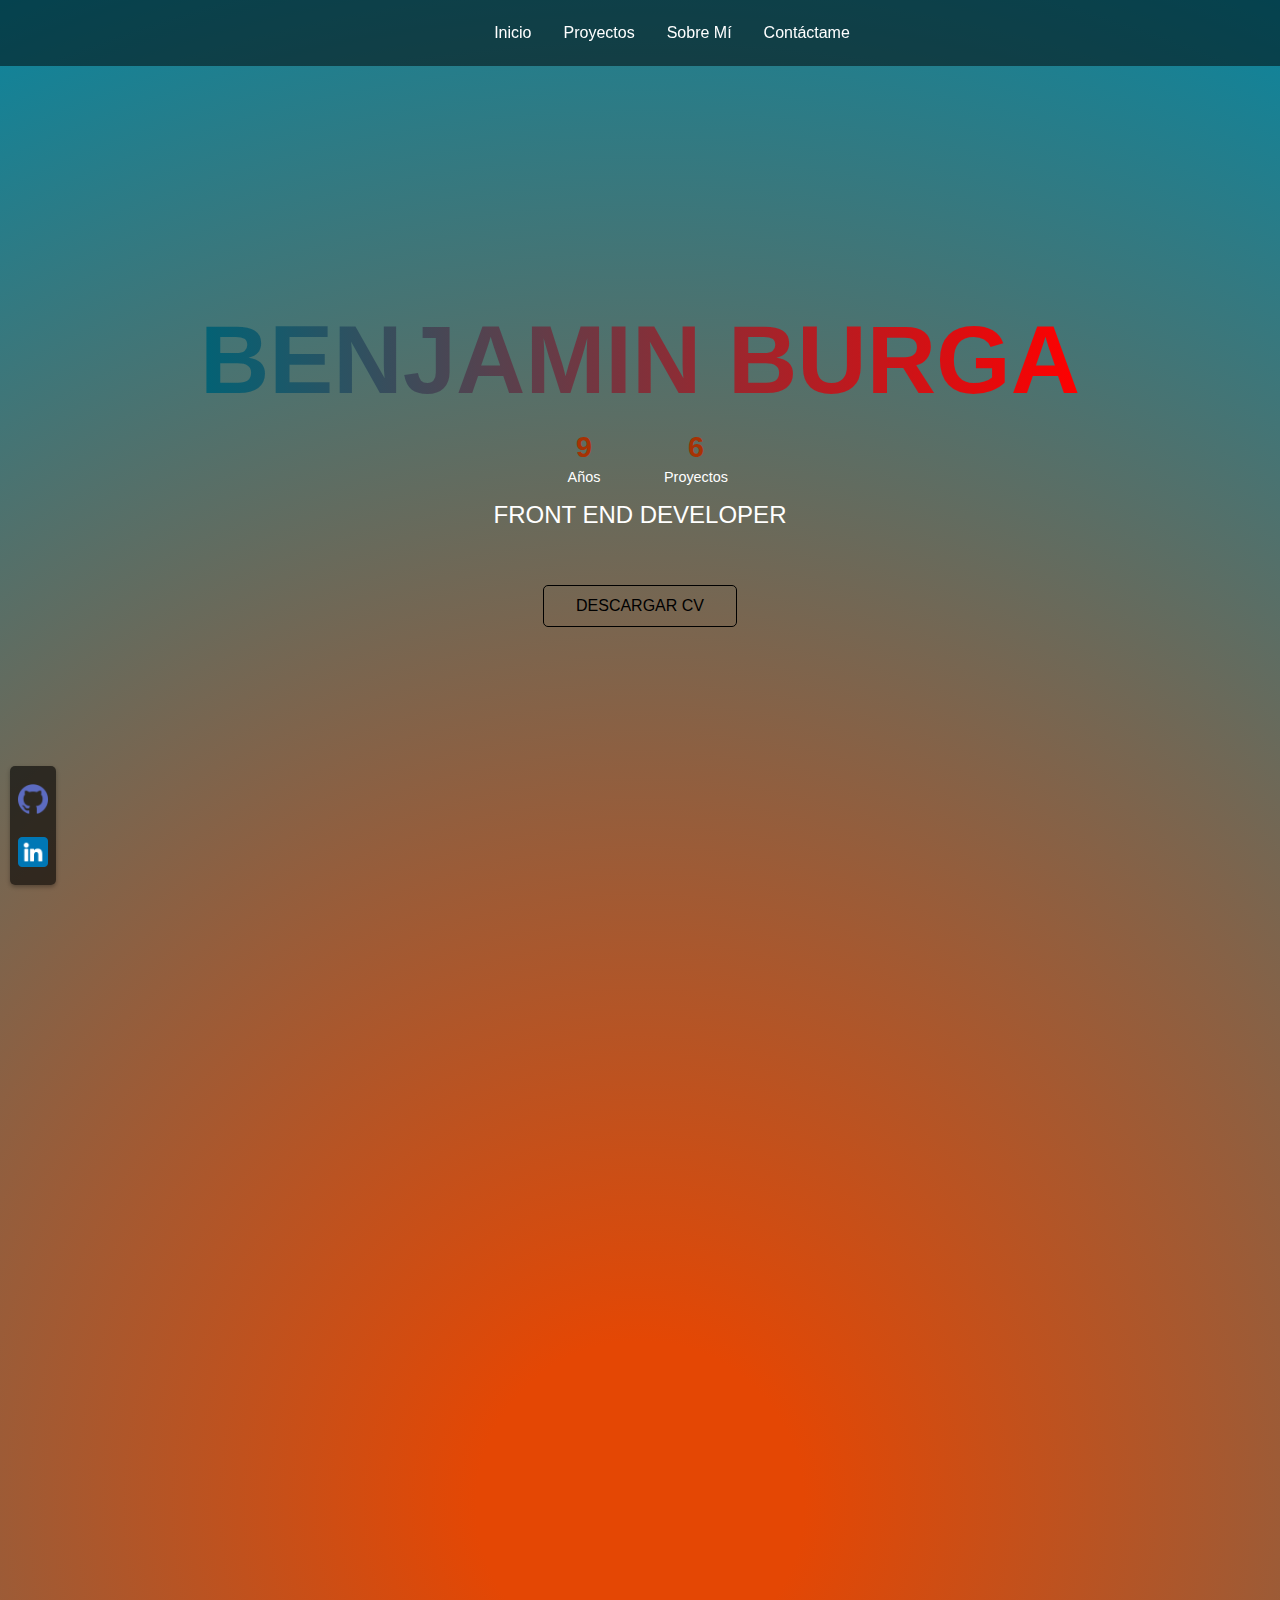
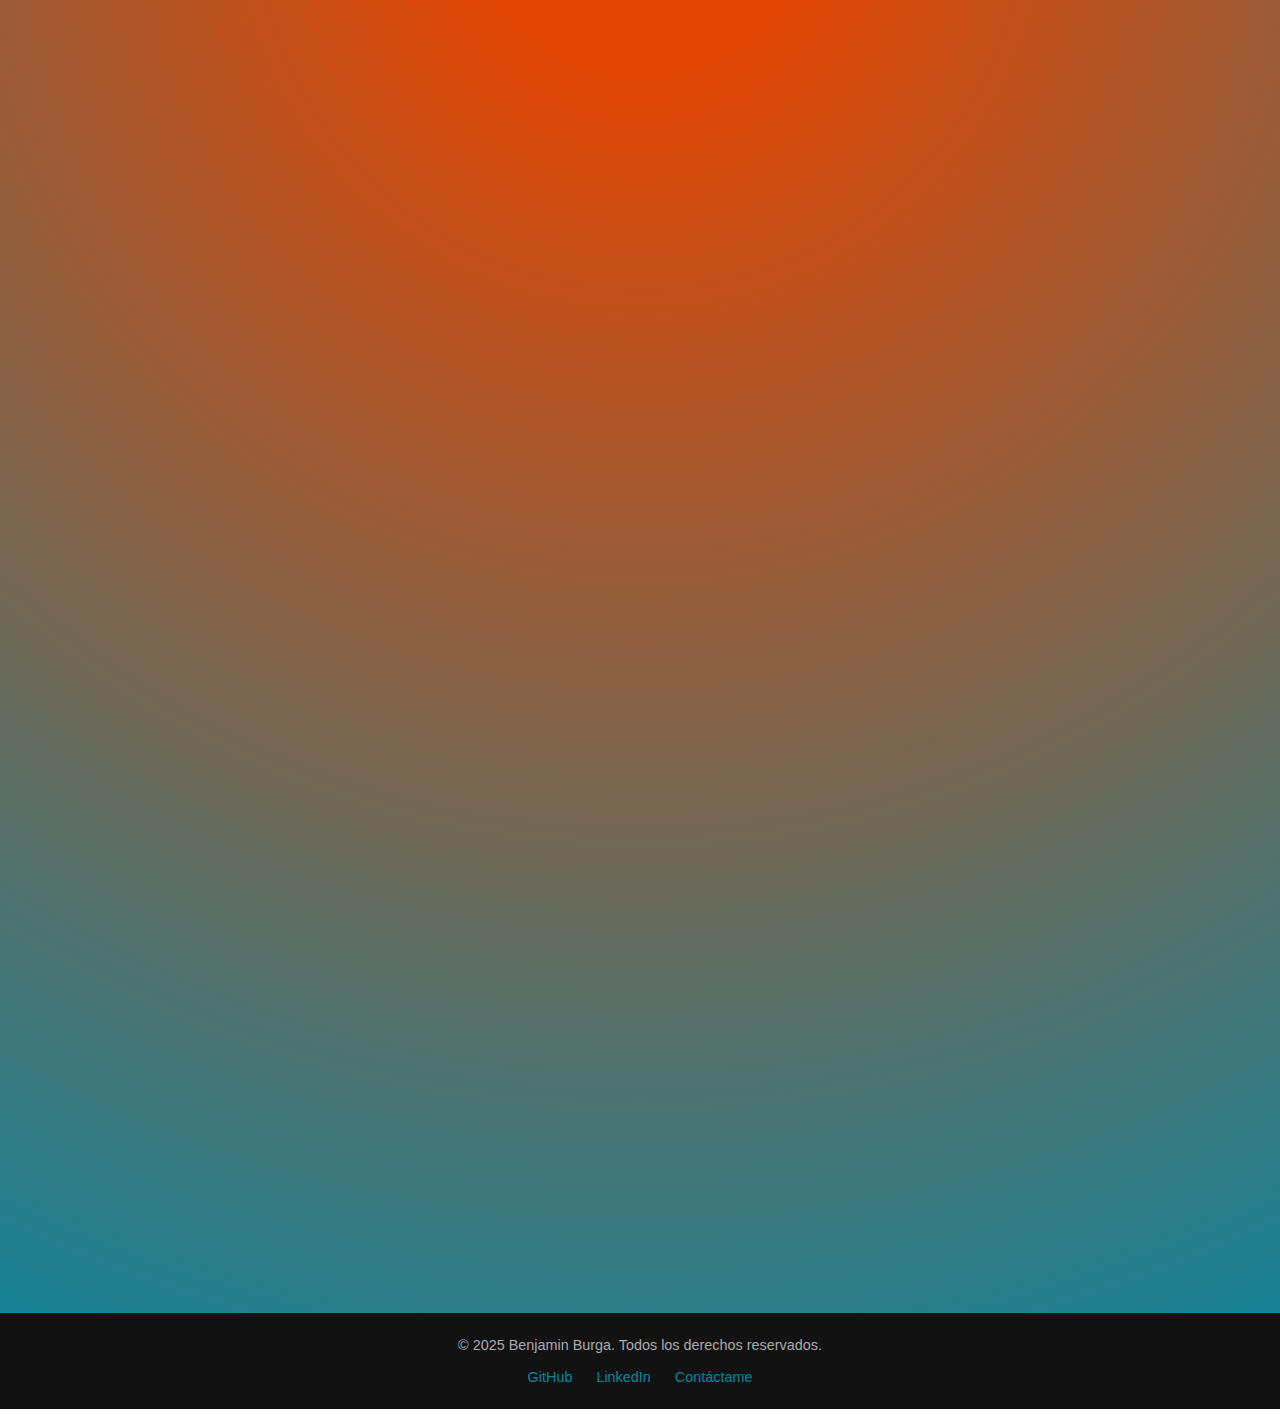
==== commit 4bbe1895: "version 1.3" ====
--- a/public/index.html
+++ b/public/index.html
@@ -19,11 +19,20 @@
         </ul>
     </nav>
     <div class="container">
-    
         <main>
             <section class="hero">
                 <h1 class="gradient-text">BENJAMIN BURGA</h1>
-                <p>Front end Developer</p>
+                <div class="hero-stats">
+                    <div class="stat">
+                        <h3 id="age-counter">0</h3>
+                        <p>Años</p>
+                    </div>
+                    <div class="stat">
+                        <h3 id="projects-counter">0</h3>
+                        <p>Proyectos</p>
+                    </div>
+                </div>
+                <p>FRONT END DEVELOPER</p>
                 <button class="cta-button">DESCARGAR CV</button>
                 <div class="footer-info">
                     <span id="current-year"></span>
@@ -44,8 +53,8 @@
                     <div class="about-right">
                         <h3>Transformo ideas en soluciones visuales impactantes.</h3>
                         <ul>
-                            <li>👉 Soy una persona apasionada por el diseño y la tecnología.</li>
-                            <li>👉 Tengo más de 5 años de experiencia en el desarrollo web.</li>
+                            <li>Soy una persona apasionada por el diseño y la tecnología.</li>
+                            <li>Tengo más de 5 años de experiencia en el desarrollo web.</li>
                         </ul>
                     </div>
                 </div>
@@ -57,43 +66,85 @@
                         <img src="images/screenshots.png" alt="Proyecto 1">
                         <h3>Proyecto 1</h3>
                         <p>Descripción breve del proyecto 1.</p>
+                        <ul class="project-technologies">
+                            <li>HTML</li>
+                            <li>CSS</li>
+                            <li>JavaScript</li>
+                        </ul>
                         <a href="./project.html?id=1" target="_blank" class="view-demo">Ver Demo</a>
-                        <a href="https://github.com/project1" target="_blank" class="github-repo">GitHub</a>
+                        <a href="https://github.com/project1" target="_blank" class="github-repo">
+                            <img src="images/github-logo.png" alt="GitHub">
+                        </a>
                     </div>
                     <div class="project-card" data-category="uiux">
                         <img src="images/screenshots.png" alt="Proyecto 2">
                         <h3>Proyecto 2</h3>
                         <p>Descripción breve del proyecto 2.</p>
+                        <ul class="project-technologies">
+                            <li>Figma</li>
+                            <li>Adobe XD</li>
+                            <li>UI/UX Design</li>
+                        </ul>
                         <a href="./project.html?id=2" target="_blank" class="view-demo">Ver Demo</a>
-                        <a href="https://github.com/project2" target="_blank" class="github-repo">GitHub</a>
+                        <a href="https://github.com/project2" target="_blank" class="github-repo">
+                            <img src="images/github-logo.png" alt="GitHub">
+                        </a>
                     </div>
                     <div class="project-card" data-category="web">
                         <img src="images/screenshots.png" alt="Proyecto 3">
                         <h3>Proyecto 3</h3>
                         <p>Descripción breve del proyecto 3.</p>
+                        <ul class="project-technologies">
+                            <li>React</li>
+                            <li>Node.js</li>
+                            <li>MongoDB</li>
+                        </ul>
                         <a href="./project.html?id=3" target="_blank" class="view-demo">Ver Demo</a>
-                        <a href="https://github.com/project3" target="_blank" class="github-repo">GitHub</a>
+                        <a href="https://github.com/project3" target="_blank" class="github-repo">
+                            <img src="images/github-logo.png" alt="GitHub">
+                        </a>
                     </div>
                     <div class="project-card" data-category="fullstack">
                         <img src="images/screenshots.png" alt="Proyecto 4">
                         <h3>Proyecto 4</h3>
                         <p>Descripción breve del proyecto 4.</p>
+                        <ul class="project-technologies">
+                            <li>HTML</li>
+                            <li>CSS</li>
+                            <li>JavaScript</li>
+                        </ul>
                         <a href="./project.html?id=4" target="_blank" class="view-demo">Ver Demo</a>
-                        <a href="https://github.com/project4" target="_blank" class="github-repo">GitHub</a>
+                        <a href="https://github.com/project4" target="_blank" class="github-repo">
+                            <img src="images/github-logo.png" alt="GitHub">
+                        </a>
                     </div>
                     <div class="project-card" data-category="uiux">
                         <img src="images/screenshots.png" alt="Proyecto 5">
                         <h3>Proyecto 5</h3>
                         <p>Descripción breve del proyecto 5.</p>
+                        <ul class="project-technologies">
+                            <li>Figma</li>
+                            <li>Adobe XD</li>
+                            <li>UI/UX Design</li>
+                        </ul>
                         <a href="./project.html?id=5" target="_blank" class="view-demo">Ver Demo</a>
-                        <a href="https://github.com/project5" target="_blank" class="github-repo">GitHub</a>
+                        <a href="https://github.com/project5" target="_blank" class="github-repo">
+                            <img src="images/github-logo.png" alt="GitHub">
+                        </a>
                     </div>
                     <div class="project-card" data-category="fullstack">
                         <img src="images/screenshots.png" alt="Proyecto 6">
                         <h3>Proyecto 6</h3>
                         <p>Descripción breve del proyecto 6.</p>
+                        <ul class="project-technologies">
+                            <li>React</li>
+                            <li>Node.js</li>
+                            <li>MongoDB</li>
+                        </ul>
                         <a href="./project.html?id=6" target="_blank" class="view-demo">Ver Demo</a>
-                        <a href="https://github.com/project6" target="_blank" class="github-repo">GitHub</a>
+                        <a href="https://github.com/project6" target="_blank" class="github-repo">
+                            <img src="images/github-logo.png" alt="GitHub">
+                        </a>
                     </div>
                 </div>
             </section>
@@ -149,10 +200,10 @@
         </main>
     </div>
     <div class="announcement">
-        <a href="https://github.com/zero3-web" target="_blank">
+        <a href="https://github.com/zero3-web" target="_blank" class="github-icon">
             <img src="images/github-logo.png" alt="GitHub">
         </a>
-        <a href="https://linkedin.com/in/benjaminburga" target="_blank">
+        <a href="https://linkedin.com/in/benjaminburga" target="_blank" class="linkedin-icon">
             <img src="images/linkedin.png" alt="LinkedIn">
         </a>
     </div>
@@ -161,9 +212,10 @@
     <script src="./js/effects.js"></script>
     <script src="js/projects.js"></script>
     <script src="js/carousel.js"></script>
+    <script src="js/counters.js"></script>
     <footer id="footer">
         <div class="footer-container">
-            <p>&copy; 2023 Benjamin Burga. Todos los derechos reservados.</p>
+            <p>&copy; 2025 Benjamin Burga. Todos los derechos reservados.</p>
             <ul class="footer-links">
                 <li><a href="https://github.com/tuusuario" target="_blank">GitHub</a></li>
                 <li><a href="https://linkedin.com/in/tuusuario" target="_blank">LinkedIn</a></li>
--- a/public/css/styles.css
+++ b/public/css/styles.css
@@ -57,6 +57,7 @@
     justify-content: center;
     height: 100vh; /* Ocupa toda la altura de la ventana */
     text-align: center;
+    margin-top: 2rem; /* Move content down by 2rem */
 }
 
 .hero h1 {
@@ -64,8 +65,41 @@
     font-size: 6rem; /* Ajusta el tamaño del texto si es necesario */
 }
 
+.hero p {
+    font-size: 1.5rem; /* Adjusted font size */
+    margin-top: 1rem; /* Add spacing above the text */
+    
+}
+
 .hero .cta-button {
     margin-top: 2rem; /* Incrementar el margen superior para mover el botón más abajo */
+}
+
+.hero-stats {
+    display: flex;
+    justify-content: center;
+    gap: 2rem;
+    margin-top: 1rem;
+    flex-wrap: wrap;
+}
+
+.hero-stats .stat {
+    text-align: center;
+    flex: 1;
+    min-width: 80px; /* Adjusted for better alignment */
+}
+
+.hero-stats .stat h3 {
+    font-size: 1.8rem; /* Slightly smaller font size */
+    color: rgb(167, 50, 4);
+    margin: 0;
+    font-weight: bold;
+}
+
+.hero-stats .stat p {
+    font-size: 0.9rem; /* Adjusted font size */
+    color: #fff;
+    margin: 0.3rem 0 0;
 }
 
 .cta-button {
@@ -153,7 +187,7 @@
     top: 0;
     width: 100%;
     background: rgba(0, 0, 0, 0.5); /* Transparent background */
-    padding: 1rem 2rem;
+    padding: 1.5rem 2rem;
     display: flex;
     justify-content: center;
     z-index: 1000;
@@ -208,23 +242,39 @@
 
 .announcement {
     position: fixed;
-    bottom: 20px;
-    left: 20px;
-    background: rgba(0, 0, 0, 0.7); /* Semi-transparent background */
-    padding: 0.5rem;
-    border-radius: 8px;
-    box-shadow: 0 4px 6px rgba(0, 0, 0, 0.3);
-    display: flex;
-    flex-direction: column; /* Arrange items vertically */
-    gap: 10px;
+    bottom: 15px;
+    left: 10px;
+    background: rgba(0, 0, 0, 0.6); /* Semi-transparent background */
+    padding: 0.5rem; /* Reduced padding */
+    border-radius: 5px;
+    box-shadow: 0 2px 4px rgba(0, 0, 0, 0.3);
+    display: flex;
+    flex-direction: column; /* Vertical orientation */
+    gap: 3px; /* Reduced gap */
     z-index: 1000;
 }
 
 .announcement a {
     display: inline-block;
-    width: 30px;
-    height: 30px;
+    width: 20px; /* Smaller size */
+    height: 20px;
     transition: transform 0.3s ease;
+    padding: 0; /* Ensure no padding */
+    margin: 0; /* Ensure no margin */
+    border: none; /* Ensure no border */
+    background: none; /* Remove any background */
+}
+
+.announcement a img {
+    width: 100%;
+    height: 100%;
+    object-fit: contain;
+    display: block; /* Remove inline spacing issues */
+}
+
+.announcement a:active img {
+    transform: scale(1.2); /* Enlarge icon on click */
+    transition: transform 0.2s ease; /* Smooth transition for scaling */
 }
 
 .announcement a:hover {
@@ -240,8 +290,8 @@
 .announcement a.github-icon,
 .announcement a.linkedin-icon {
     display: inline-block;
-    width: 40px; /* Adjust size as needed */
-    height: 40px;
+    width: 30px; /* Adjust size as needed */
+    height: 50px;
     background-size: cover;
     background-position: center;
     border-radius: 50%; /* Make icons circular */
@@ -365,14 +415,13 @@
 }
 
 .project-card {
+    width: 250px; /* Reduced width */
+    padding: 1rem;
     background: rgba(255, 255, 255, 0.1);
-    padding: 1rem;
     border-radius: 8px;
-    width: 300px;
-    flex-shrink: 0;
-    overflow: hidden;
     box-shadow: 0 4px 6px rgba(0, 0, 0, 0.3);
     transition: transform 0.3s ease, box-shadow 0.3s ease;
+    text-align: center;
 }
 
 .project-card:hover {
@@ -381,19 +430,20 @@
 }
 
 .project-card img {
-    width: 100%;
-    height: 200px;
+    width: 100%; /* Ensure the image fits within the smaller card */
+    height: 150px; /* Adjust height for smaller cards */
     object-fit: cover;
+    border-radius: 5px;
 }
 
 .project-card h3 {
-    margin: 0 0 0.5rem;
-    font-size: 1.5rem;
+    font-size: 1.2rem; /* Adjust font size for smaller cards */
+    margin: 0.5rem 0;
 }
 
 .project-card p {
-    font-size: 1rem;
-    margin: 0 0 1rem;
+    font-size: 0.9rem; /* Adjust font size for smaller cards */
+    margin: 0.5rem 0;
 }
 
 .project-info {
@@ -411,6 +461,24 @@
     font-size: 0.8rem;
 }
 
+.project-technologies {
+    list-style: none;
+    padding: 0;
+    margin: 0.5rem 0;
+    display: flex;
+    gap: 0.3rem; /* Reduce gap between technology tags */
+    flex-wrap: wrap;
+    justify-content: center;
+}
+
+.project-technologies li {
+    background: rgba(10, 133, 158, 0.1);
+    color: rgb(10, 133, 158);
+    padding: 0.2rem 0.5rem;
+    border-radius: 5px;
+    font-size: 0.8rem; /* Smaller font size for tags */
+}
+
 .project-buttons {
     margin-top: 1rem;
     display: flex;
@@ -441,6 +509,20 @@
 
 .project-card a:hover {
     color: white;
+}
+
+.view-demo, .github-repo img {
+    margin-top: 0.5rem;
+}
+
+.github-repo img {
+    width: 24px;
+    height: 24px;
+    transition: transform 0.3s ease;
+}
+
+.github-repo img:hover {
+    transform: scale(1.1);
 }
 
 .scroll-to-top {
@@ -590,6 +672,33 @@
     color: #333;
 }
 
+.about-stats {
+    display: flex;
+    justify-content: space-around;
+    margin-top: 1rem;
+    gap: 1rem;
+    flex-wrap: wrap;
+}
+
+.stat {
+    text-align: center;
+    flex: 1;
+    min-width: 80px; /* Adjusted for better alignment */
+}
+
+.stat h3 {
+    font-size: 1.8rem; /* Slightly smaller font size */
+    color: rgb(10, 133, 158);
+    margin: 0;
+    font-weight: bold;
+}
+
+.stat p {
+    font-size: 0.9rem; /* Adjusted font size */
+    color: #333;
+    margin: 0.3rem 0 0;
+}
+
 #contactame {
     padding: 3rem 2rem;
     background-color: #1a1a1a;
@@ -639,7 +748,7 @@
 .contact-button {
     padding: 0.8rem 2rem;
     border: none;
-    background: rgb(10, 133, 158);
+    background: radial-gradient(circle, rgb(228, 71, 4) 10%, rgb(10, 133, 158) 100%, rgba(229, 255, 0, 0.1) 10%);
     color: white;
     font-size: 1rem;
     border-radius: 5px;
@@ -701,4 +810,72 @@
 .fade-in.visible {
     opacity: 1;
     transform: translateY(0);
+}
+
+@media (max-width: 768px) {
+    body {
+        font-size: 14px; /* Adjust font size for smaller screens */
+    }
+
+    nav ul {
+        flex-direction: column;
+        gap: 1rem;
+    }
+
+    .hero h1 {
+        font-size: 4rem; /* Reduce hero text size */
+    }
+
+    .hero p {
+        font-size: 1rem; /* Adjust hero subtitle size */
+    }
+
+    .cta-button {
+        font-size: 0.9rem;
+        padding: 0.5rem 1.5rem;
+    }
+
+    .about-me {
+        flex-direction: column;
+        gap: 1rem;
+    }
+
+    .about-left, .about-right {
+        max-width: 100%; /* Allow full width for mobile */
+    }
+
+    .projects-container {
+        flex-direction: column;
+        gap: 1rem;
+    }
+
+    .project-card {
+        width: 100%; /* Full width for project cards */
+    }
+
+    .project-card img {
+        height: auto; /* Adjust image height for smaller screens */
+    }
+
+    .technologies-container {
+        flex-wrap: wrap;
+        gap: 1rem;
+    }
+
+    .technology-card {
+        width: 80px; /* Reduce technology card size */
+    }
+
+    .contact-container {
+        padding: 1rem;
+    }
+
+    .contact-form input, .contact-form textarea {
+        font-size: 0.9rem; /* Adjust input font size */
+    }
+
+    .footer-links {
+        flex-direction: column;
+        gap: 0.5rem;
+    }
 }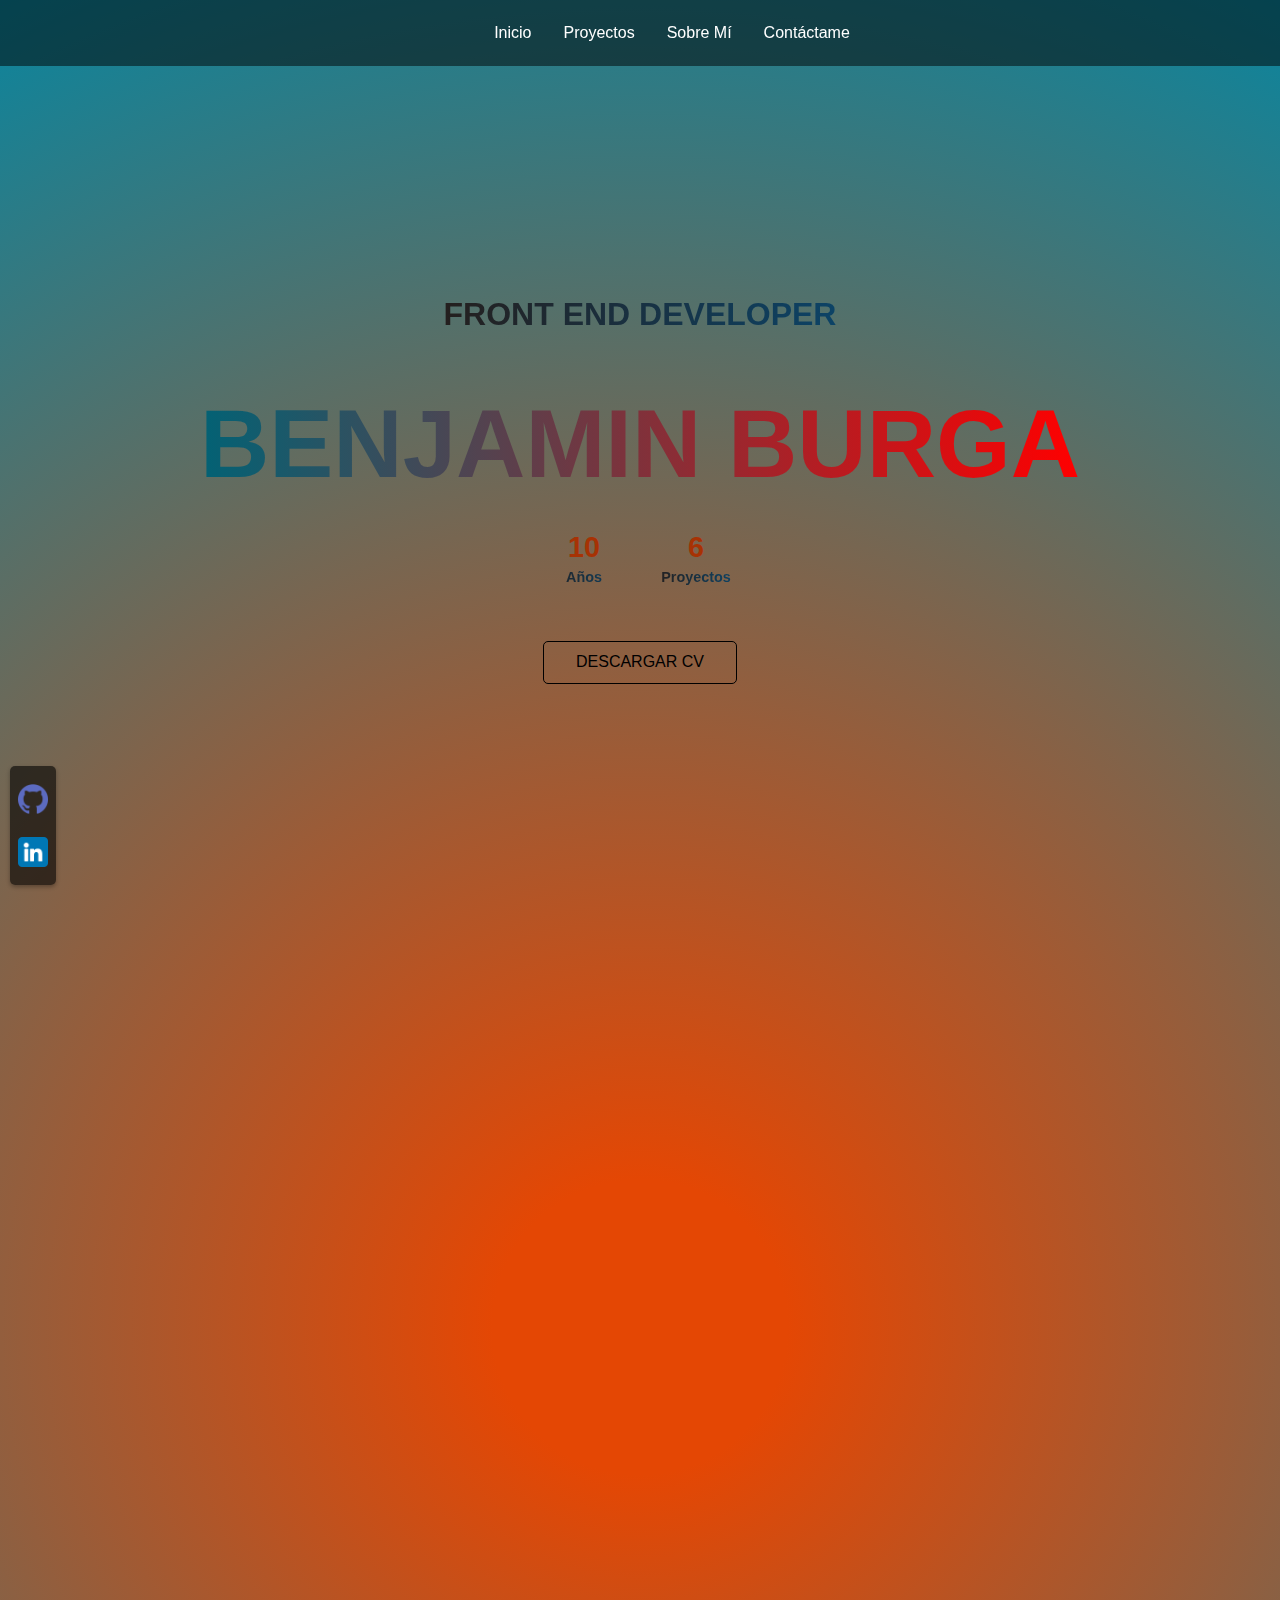
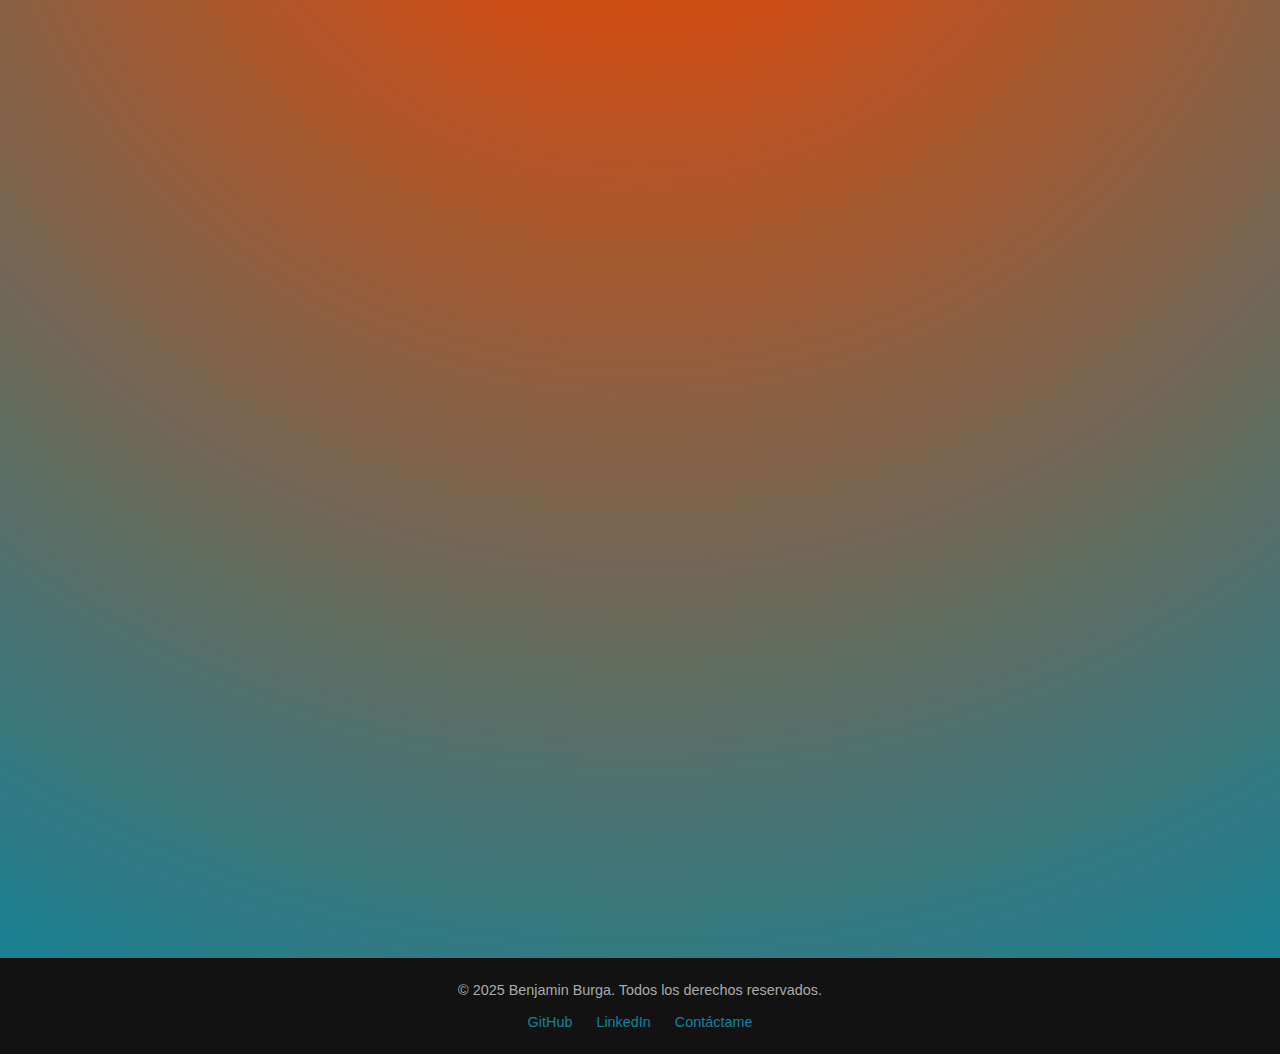
==== commit 68e31a49: "version 1.4" ====
--- a/public/index.html
+++ b/public/index.html
@@ -8,6 +8,7 @@
     <meta name="author" content="Benjamin Burga">
     <title>Portafolio de Benjamin Burga - Front-End Developer & UI/UX Designer</title>
     <link rel="stylesheet" href="css/styles.css">
+    <link rel="icon" href="images/favicon.ico" type="image/x-icon">
 </head>
 <body>
     <nav>
@@ -21,6 +22,7 @@
     <div class="container">
         <main>
             <section class="hero">
+                <p>FRONT END DEVELOPER</p>
                 <h1 class="gradient-text">BENJAMIN BURGA</h1>
                 <div class="hero-stats">
                     <div class="stat">
@@ -32,7 +34,6 @@
                         <p>Proyectos</p>
                     </div>
                 </div>
-                <p>FRONT END DEVELOPER</p>
                 <button class="cta-button">DESCARGAR CV</button>
                 <div class="footer-info">
                     <span id="current-year"></span>
@@ -40,148 +41,121 @@
             </section>
             <section id="inicio" class="fade-in">
                 <!-- Content for Inicio -->
+            </section>
+            <section id="tecnologias" class="fade-in">
+                <h2>Tecnologías</h2>
+                <div class="technologies-container">
+                    <div class="technology-card">
+                        <img src="images/html.png" alt="HTML">
+                        <p>HTML</p>
+                    </div>
+                    <div class="technology-card">
+                        <img src="images/css.png" alt="CSS">
+                        <p>CSS</p>
+                    </div>
+                    <div class="technology-card">
+                        <img src="images/js.png" alt="JavaScript">
+                        <p>JavaScript</p>
+                    </div>
+                    <div class="technology-card">
+                        <img src="images/database.png" alt="SQL">
+                        <p>SQL</p>
+                    </div>
+                    <div class="technology-card">
+                        <img src="images/git.png" alt="Git">
+                        <p>Git</p>
+                    </div>
+                    <div class="technology-card">
+                        <img src="images/github.png" alt="GitHub">
+                        <p>GitHub</p>
+                    </div>
+                    <div class="technology-card">
+                        <img src="images/linkedin.png" alt="LinkedIn">
+                        <p>LinkedIn</p>
+                    </div>
+                    <div class="technology-card">
+                        <img src="images/database.png" alt="Database">
+                        <p>Database</p>
+                    </div>
+                </div>
+            </section>
+            <section id="proyectos" class="fade-in">
+                <h2>Mis Proyectos</h2>
+                <div class="projects-container">
+                    <div class="project-card" data-category="web">
+                        <img src="images/Generador de imagenes.png" alt="Proyecto 1">
+                        <h3>Proyecto 1</h3>
+                        <p>Descripción breve del proyecto 1.</p>
+                        <ul class="project-technologies">
+                            <li>HTML</li>
+                            <li>CSS</li>
+                            <li>JavaScript</li>
+                        </ul>
+                        <a href="./project.html?id=1" target="_blank" class="view-demo">Ver Demo</a>
+                        <a href="https://github.com/project1" target="_blank" class="github-repo">
+                            <img src="images/github-logo.png" alt="GitHub">
+                        </a>
+                    </div>
+                    <div class="project-card" data-category="uiux">
+                        <img src="images/screenshots.png" alt="Proyecto 2">
+                        <h3>Proyecto 2</h3>
+                        <p>Descripción breve del proyecto 2.</p>
+                        <ul class="project-technologies">
+                            <li>Figma</li>
+                            <li>Adobe XD</li>
+                            <li>UI/UX Design</li>
+                        </ul>
+                        <a href="./project.html?id=2" target="_blank" class="view-demo">Ver Demo</a>
+                        <a href="https://github.com/project2" target="_blank" class="github-repo">
+                            <img src="images/github-logo.png" alt="GitHub">
+                        </a>
+                    </div>
+                    <div class="project-card" data-category="web">
+                        <img src="images/screenshots.png" alt="Proyecto 3">
+                        <h3>Proyecto 3</h3>
+                        <p>Descripción breve del proyecto 3.</p>
+                        <ul class="project-technologies">
+                            <li>React</li>
+                            <li>Node.js</li>
+                            <li>MongoDB</li>
+                        </ul>
+                        <a href="./project.html?id=3" target="_blank" class="view-demo">Ver Demo</a>
+                        <a href="https://github.com/project3" target="_blank" class="github-repo">
+                            <img src="images/github-logo.png" alt="GitHub">
+                        </a>
+                    </div>
+                    <div class="project-card" data-category="fullstack">
+                        <img src="images/screenshots.png" alt="Proyecto 4">
+                        <h3>Proyecto 4</h3>
+                        <p>Descripción breve del proyecto 4.</p>
+                        <ul class="project-technologies">
+                            <li>HTML</li>
+                            <li>CSS</li>
+                            <li>JavaScript</li>
+                        </ul>
+                        <a href="./project.html?id=4" target="_blank" class="view-demo">Ver Demo</a>
+                        <a href="https://github.com/project4" target="_blank" class="github-repo">
+                            <img src="images/github-logo.png" alt="GitHub">
+                        </a>
+                    </div>
+                </div>
             </section>
             <section id="sobre-mi" class="fade-in">
                 <h2>Acerca de Mí</h2>
                 <div class="about-me">
                     <div class="about-left">
-                        <img src="images/profile.jpeg" alt="Foto de perfil" class="profile-picture">
+                        <img src="images/profile.jpeg" alt="Foto de perfil" class="profile-picture" loading="lazy">
                         <h3>Benjamin Burga</h3>
-                        <button class="about-button">FRONT-END DEVELOPER</button>
-                        <button class="about-button">UI/UX DESIGNER</button>
+                        <p class="about-title">FRONT-END DEVELOPER & UI/UX DESIGNER</p>
                     </div>
                     <div class="about-right">
                         <h3>Transformo ideas en soluciones visuales impactantes.</h3>
-                        <ul>
-                            <li>Soy una persona apasionada por el diseño y la tecnología.</li>
-                            <li>Tengo más de 5 años de experiencia en el desarrollo web.</li>
-                        </ul>
-                    </div>
-                </div>
-            </section>
-            <section id="proyectos" class="fade-in">
-                <h2>Mis Proyectos</h2>
-                <div class="projects-container">
-                    <div class="project-card" data-category="web">
-                        <img src="images/screenshots.png" alt="Proyecto 1">
-                        <h3>Proyecto 1</h3>
-                        <p>Descripción breve del proyecto 1.</p>
-                        <ul class="project-technologies">
-                            <li>HTML</li>
-                            <li>CSS</li>
-                            <li>JavaScript</li>
-                        </ul>
-                        <a href="./project.html?id=1" target="_blank" class="view-demo">Ver Demo</a>
-                        <a href="https://github.com/project1" target="_blank" class="github-repo">
-                            <img src="images/github-logo.png" alt="GitHub">
-                        </a>
-                    </div>
-                    <div class="project-card" data-category="uiux">
-                        <img src="images/screenshots.png" alt="Proyecto 2">
-                        <h3>Proyecto 2</h3>
-                        <p>Descripción breve del proyecto 2.</p>
-                        <ul class="project-technologies">
-                            <li>Figma</li>
-                            <li>Adobe XD</li>
-                            <li>UI/UX Design</li>
-                        </ul>
-                        <a href="./project.html?id=2" target="_blank" class="view-demo">Ver Demo</a>
-                        <a href="https://github.com/project2" target="_blank" class="github-repo">
-                            <img src="images/github-logo.png" alt="GitHub">
-                        </a>
-                    </div>
-                    <div class="project-card" data-category="web">
-                        <img src="images/screenshots.png" alt="Proyecto 3">
-                        <h3>Proyecto 3</h3>
-                        <p>Descripción breve del proyecto 3.</p>
-                        <ul class="project-technologies">
-                            <li>React</li>
-                            <li>Node.js</li>
-                            <li>MongoDB</li>
-                        </ul>
-                        <a href="./project.html?id=3" target="_blank" class="view-demo">Ver Demo</a>
-                        <a href="https://github.com/project3" target="_blank" class="github-repo">
-                            <img src="images/github-logo.png" alt="GitHub">
-                        </a>
-                    </div>
-                    <div class="project-card" data-category="fullstack">
-                        <img src="images/screenshots.png" alt="Proyecto 4">
-                        <h3>Proyecto 4</h3>
-                        <p>Descripción breve del proyecto 4.</p>
-                        <ul class="project-technologies">
-                            <li>HTML</li>
-                            <li>CSS</li>
-                            <li>JavaScript</li>
-                        </ul>
-                        <a href="./project.html?id=4" target="_blank" class="view-demo">Ver Demo</a>
-                        <a href="https://github.com/project4" target="_blank" class="github-repo">
-                            <img src="images/github-logo.png" alt="GitHub">
-                        </a>
-                    </div>
-                    <div class="project-card" data-category="uiux">
-                        <img src="images/screenshots.png" alt="Proyecto 5">
-                        <h3>Proyecto 5</h3>
-                        <p>Descripción breve del proyecto 5.</p>
-                        <ul class="project-technologies">
-                            <li>Figma</li>
-                            <li>Adobe XD</li>
-                            <li>UI/UX Design</li>
-                        </ul>
-                        <a href="./project.html?id=5" target="_blank" class="view-demo">Ver Demo</a>
-                        <a href="https://github.com/project5" target="_blank" class="github-repo">
-                            <img src="images/github-logo.png" alt="GitHub">
-                        </a>
-                    </div>
-                    <div class="project-card" data-category="fullstack">
-                        <img src="images/screenshots.png" alt="Proyecto 6">
-                        <h3>Proyecto 6</h3>
-                        <p>Descripción breve del proyecto 6.</p>
-                        <ul class="project-technologies">
-                            <li>React</li>
-                            <li>Node.js</li>
-                            <li>MongoDB</li>
-                        </ul>
-                        <a href="./project.html?id=6" target="_blank" class="view-demo">Ver Demo</a>
-                        <a href="https://github.com/project6" target="_blank" class="github-repo">
-                            <img src="images/github-logo.png" alt="GitHub">
-                        </a>
-                    </div>
-                </div>
-            </section>
-            <section id="tecnologias" class="fade-in">
-                <h2>Tecnologías</h2>
-                <div class="technologies-container">
-                    <div class="technology-card">
-                        <img src="images/html.png" alt="HTML">
-                        <p>HTML</p>
-                    </div>
-                    <div class="technology-card">
-                        <img src="images/css.png" alt="CSS">
-                        <p>CSS</p>
-                    </div>
-                    <div class="technology-card">
-                        <img src="images/js.png" alt="JavaScript">
-                        <p>JavaScript</p>
-                    </div>
-                    <div class="technology-card">
-                        <img src="images/database.png" alt="SQL">
-                        <p>SQL</p>
-                    </div>
-                    <div class="technology-card">
-                        <img src="images/git.png" alt="Git">
-                        <p>Git</p>
-                    </div>
-                    <div class="technology-card">
-                        <img src="images/github.png" alt="GitHub">
-                        <p>GitHub</p>
-                    </div>
-                    <div class="technology-card">
-                        <img src="images/linkedin.png" alt="LinkedIn">
-                        <p>LinkedIn</p>
-                    </div>
-                    <div class="technology-card">
-                        <img src="images/database.png" alt="Database">
-                        <p>Database</p>
+                        <p>Soy una persona apasionada por el diseño y la tecnología, con más de 5 años de experiencia en el desarrollo web. Mi objetivo es crear experiencias digitales únicas y funcionales.</p>
+                        <ul class="about-list">
+                            <li>✔ Experto en diseño responsivo y accesibilidad web.</li>
+                            <li>✔ Habilidad para trabajar en equipo y liderar proyectos.</li>
+                            <li>✔ Conocimiento avanzado en herramientas de diseño como Figma y Adobe XD.</li>
+                        </ul>
                     </div>
                 </div>
             </section>
--- a/public/css/styles.css
+++ b/public/css/styles.css
@@ -1,8 +1,14 @@
+:root {
+    --primary-color: rgb(10, 133, 158);
+    --secondary-color: rgb(228, 71, 4);
+    --font-family: Arial, sans-serif;
+}
+
 body {
     margin: 0;
     background-color: black;
-    font-family: Arial, sans-serif;
-    color: white;
+    font-family: var(--font-family);
+    color: var(--primary-color);
     background: radial-gradient(circle, rgb(228, 71, 4) 10%, rgb(10, 133, 158) 100%, rgba(229, 255, 0, 0.1) 10%);
     overflow-x: hidden; /* Prevent horizontal scrolling */
 }
@@ -57,29 +63,42 @@
     justify-content: center;
     height: 100vh; /* Ocupa toda la altura de la ventana */
     text-align: center;
-    margin-top: 2rem; /* Move content down by 2rem */
+    margin-top: 3rem; /* Incrementa el margen superior para bajar todo el contenido */
 }
 
 .hero h1 {
     margin: 0;
     font-size: 6rem; /* Ajusta el tamaño del texto si es necesario */
+    margin-top: 1.5rem; /* Ajusta el margen superior del texto "BENJAMIN BURGA" */
 }
 
 .hero p {
-    font-size: 1.5rem; /* Adjusted font size */
-    margin-top: 1rem; /* Add spacing above the text */
+    font-size: 2rem; /* Adjusted font size */
+    font-weight: 600;
+    margin-top: 1rem; /* Ajusta el margen superior del texto "FRONT END DEVELOPER" */
+    background: linear-gradient(90deg, rgb(36, 31, 30), rgb(12, 67, 102));
+    -webkit-background-clip: text; /* Clip el fondo al texto */
+    -webkit-text-fill-color: transparent; /* Hace el texto transparente para mostrar el fondo */
+
     
 }
 
 .hero .cta-button {
-    margin-top: 2rem; /* Incrementar el margen superior para mover el botón más abajo */
+    margin-top: 3.5rem; /* Incrementa el margen superior del botón "DESCARGAR CV" */
+    padding: 0.7rem 2rem;
+    font-size: 1rem;
+    cursor: pointer;
+    border: 1px solid #000;
+    background: transparent;
+    border-radius: 5px;
+    transition: all 0.3s ease-in-out; /* Smooth transition for hover effects */
 }
 
 .hero-stats {
     display: flex;
     justify-content: center;
     gap: 2rem;
-    margin-top: 1rem;
+    margin-top: 2rem; /* Ajusta el margen superior de las estadísticas */
     flex-wrap: wrap;
 }
 
@@ -103,7 +122,7 @@
 }
 
 .cta-button {
-    margin-top: 3rem;
+    margin-top: 4rem; /* Incrementa el margen superior para bajarlo más */
     padding: 0.7rem 2rem;
     font-size: 1rem;
     cursor: pointer;
@@ -231,13 +250,13 @@
 
 a {
     text-decoration: none;
-    color: rgb(10, 133, 158);
+    color: var(--primary-color);
     transition: color 0.3s ease;
 }
 
 a:hover, a:focus {
     color: white;
-    outline: 2px solid rgb(10, 133, 158); /* Mejora la accesibilidad */
+    outline: 2px solid var(--primary-color); /* Mejora la accesibilidad */
 }
 
 .announcement {
@@ -322,7 +341,7 @@
     padding: 0.5rem 1rem;
     margin: 0 0.5rem;
     border: none;
-    background: rgb(10, 133, 158);
+    background: var(--primary-color);
     color: white;
     border-radius: 5px;
     cursor: pointer;
@@ -380,7 +399,7 @@
 .carousel-info a {
     margin: 0 0.5rem;
     padding: 0.5rem 1rem;
-    background: rgb(10, 133, 158);
+    background: var(--primary-color);
     color: white;
     border-radius: 5px;
     text-decoration: none;
@@ -455,7 +474,7 @@
     display: inline-block;
     margin: 0.5rem 0.25rem;
     padding: 0.3rem 0.6rem;
-    background: rgb(10, 133, 158);
+    background: var(--primary-color);
     color: white;
     border-radius: 3px;
     font-size: 0.8rem;
@@ -473,7 +492,7 @@
 
 .project-technologies li {
     background: rgba(10, 133, 158, 0.1);
-    color: rgb(10, 133, 158);
+    color: var(--primary-color);
     padding: 0.2rem 0.5rem;
     border-radius: 5px;
     font-size: 0.8rem; /* Smaller font size for tags */
@@ -489,7 +508,7 @@
 .project-buttons a {
     padding: 0.5rem 1rem;
     border: none;
-    background: rgb(10, 133, 158);
+    background: var(--primary-color);
     color: white;
     border-radius: 5px;
     text-decoration: none;
@@ -502,7 +521,7 @@
 
 .project-card a {
     text-decoration: none;
-    color: rgb(10, 133, 158);
+    color: var(--primary-color);
     font-weight: bold;
     transition: color 0.3s ease;
 }
@@ -621,25 +640,13 @@
 
 .about-left h3 {
     font-size: 1.5rem;
+    margin-bottom: 0.5rem;
+}
+
+.about-title {
+    font-size: 1rem;
+    color: #666;
     margin-bottom: 1rem;
-}
-
-.about-button {
-    display: block;
-    margin: 0.5rem auto;
-    padding: 0.5rem 1rem;
-    border: 2px solid #333;
-    background: transparent;
-    color: #333;
-    border-radius: 5px;
-    font-size: 0.9rem;
-    cursor: pointer;
-    transition: all 0.3s ease;
-}
-
-.about-button:hover {
-    background: #333;
-    color: #fff;
 }
 
 .about-right {
@@ -654,49 +661,46 @@
     color: #000;
 }
 
-.about-right ul {
+.about-right p {
+    font-size: 1rem;
+    line-height: 1.6;
+    margin-bottom: 1.5rem;
+}
+
+.about-list {
     list-style: none;
     padding: 0;
-}
-
-.about-right ul li {
+    margin: 0;
+}
+
+.about-list li {
     font-size: 1rem;
     margin-bottom: 0.5rem;
     display: flex;
     align-items: center;
 }
 
-.about-right ul li::before {
-    content: "👉";
+.about-list li::before {
+    content: "✔";
     margin-right: 0.5rem;
-    color: #333;
-}
-
-.about-stats {
-    display: flex;
-    justify-content: space-around;
+    color: #10a37f;
+    font-weight: bold;
+}
+
+.about-button {
+    display: inline-block;
     margin-top: 1rem;
-    gap: 1rem;
-    flex-wrap: wrap;
-}
-
-.stat {
-    text-align: center;
-    flex: 1;
-    min-width: 80px; /* Adjusted for better alignment */
-}
-
-.stat h3 {
-    font-size: 1.8rem; /* Slightly smaller font size */
-    color: rgb(10, 133, 158);
-    margin: 0;
-    font-weight: bold;
-}
-
-.stat p {
-    font-size: 0.9rem; /* Adjusted font size */
-    color: #333;
-    margin: 0.3rem 0 0;
+    padding: 0.7rem 1.5rem;
+    background-color: #10a37f;
+    color: white;
+    text-decoration: none;
+    border-radius: 5px;
+    font-size: 1rem;
+    transition: background 0.3s ease;
+}
+
+.about-button:hover {
+    background-color: #0e8c6b;
 }
 
 #contactame {
@@ -742,13 +746,13 @@
 .contact-form input:focus,
 .contact-form textarea:focus {
     outline: none;
-    border-color: rgb(10, 133, 158);
+    border-color: var(--primary-color);
 }
 
 .contact-button {
     padding: 0.8rem 2rem;
     border: none;
-    background: radial-gradient(circle, rgb(228, 71, 4) 10%, rgb(10, 133, 158) 100%, rgba(229, 255, 0, 0.1) 10%);
+    background: radial-gradient(circle, var(--secondary-color) 10%, var(--primary-color) 100%, rgba(229, 255, 0, 0.1) 10%);
     color: white;
     font-size: 1rem;
     border-radius: 5px;
@@ -793,7 +797,7 @@
 
 .footer-links a {
     text-decoration: none;
-    color: rgb(10, 133, 158);
+    color: var(--primary-color);
     transition: color 0.3s ease;
 }
 
@@ -812,6 +816,38 @@
     transform: translateY(0);
 }
 
+#testimonials {
+    padding: 2rem;
+    background-color: #f5f5f5;
+    text-align: center;
+}
+
+.testimonials-container {
+    display: flex;
+    flex-direction: column;
+    gap: 1.5rem;
+    max-width: 800px;
+    margin: 0 auto;
+}
+
+.testimonial {
+    background: white;
+    padding: 1rem;
+    border-radius: 8px;
+    box-shadow: 0 4px 6px rgba(0, 0, 0, 0.1);
+}
+
+.testimonial p {
+    font-size: 1rem;
+    color: #333;
+}
+
+.testimonial h4 {
+    margin-top: 0.5rem;
+    font-size: 0.9rem;
+    color: var(--secondary-color);
+}
+
 @media (max-width: 768px) {
     body {
         font-size: 14px; /* Adjust font size for smaller screens */
@@ -878,4 +914,21 @@
         flex-direction: column;
         gap: 0.5rem;
     }
+
+    .testimonials-container {
+        flex-direction: column;
+        gap: 1rem;
+    }
+
+    .testimonial {
+        padding: 0.5rem;
+    }
+
+    .testimonial p {
+        font-size: 0.8rem;
+    }
+
+    .testimonial h4 {
+        font-size: 0.8rem;
+    }
 }